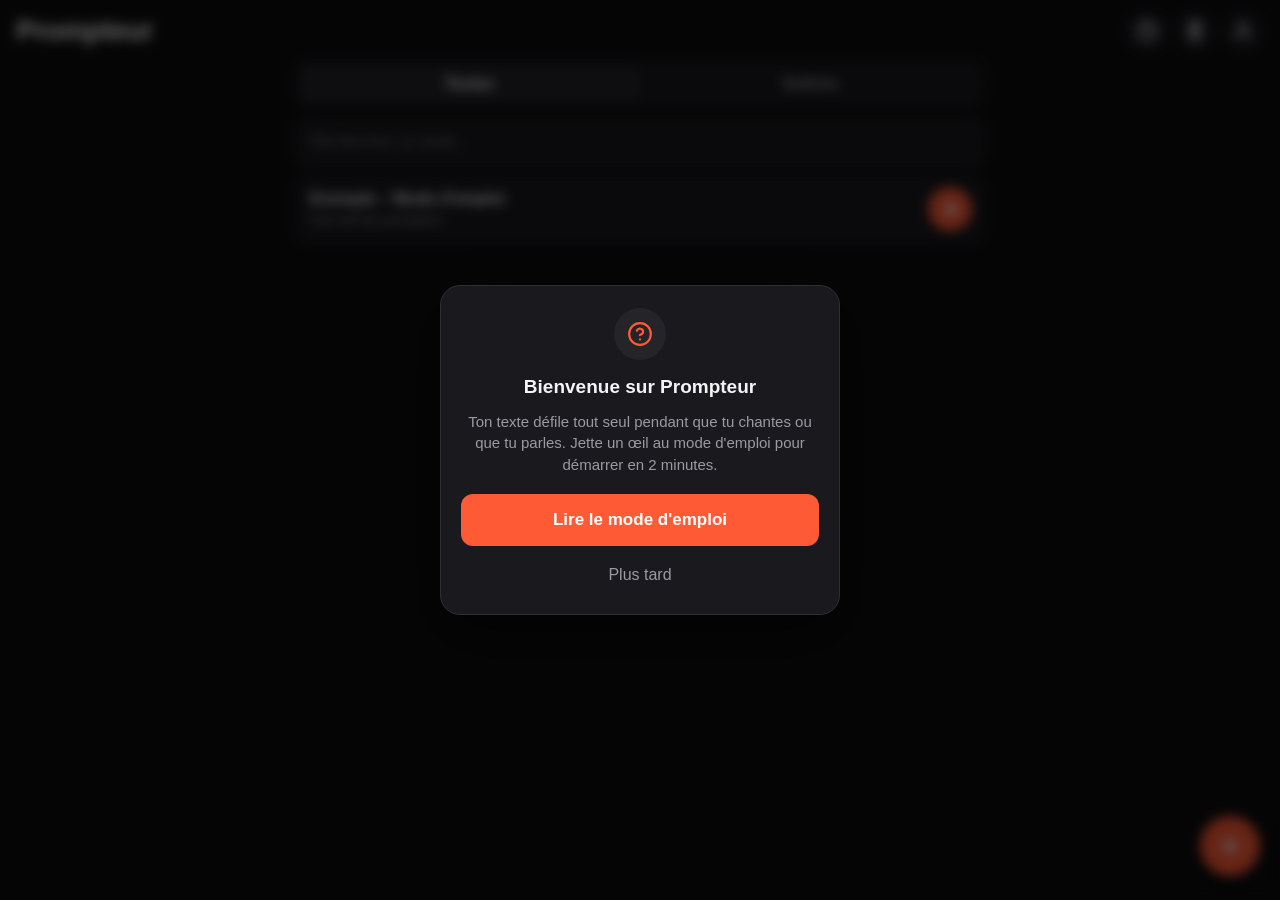
==== index.html @ 011c0c18 "Icône de télécommande à la place du symbole wi-fi Co-Authored-By: Claude Opus 5.5 <noreply@anthropic" ====
<!doctype html>
<html lang="fr">
<head>
  <meta charset="utf-8">
  <meta name="viewport" content="width=device-width, initial-scale=1, viewport-fit=cover, user-scalable=no">
  <title>Prompteur</title>
  <meta name="description" content="Prompteur pour concerts, mariages et lives — iPhone, iPad et ordinateur.">
  <meta name="theme-color" content="#000000">
  <meta name="apple-mobile-web-app-capable" content="yes">
  <meta name="mobile-web-app-capable" content="yes">
  <meta name="apple-mobile-web-app-status-bar-style" content="black-translucent">
  <meta name="apple-mobile-web-app-title" content="Prompteur">
  <link rel="manifest" href="manifest.webmanifest">
  <link rel="apple-touch-icon" href="icons/apple-touch-icon.png">
  <link rel="icon" href="icons/icon-192.png">
  <link rel="stylesheet" href="app.css">
</head>
<body>

<!-- ============ ICÔNES ============ -->
<svg width="0" height="0" style="position:absolute" aria-hidden="true">
  <defs>
    <symbol id="i-play" viewBox="0 0 24 24"><path d="M7 4.5v15a1 1 0 0 0 1.5.86l12-7.5a1 1 0 0 0 0-1.72l-12-7.5A1 1 0 0 0 7 4.5z" fill="currentColor" stroke="none"/></symbol>
    <symbol id="i-pause" viewBox="0 0 24 24"><rect x="5.5" y="4" width="4.5" height="16" rx="1.2" fill="currentColor" stroke="none"/><rect x="14" y="4" width="4.5" height="16" rx="1.2" fill="currentColor" stroke="none"/></symbol>
    <symbol id="i-prev" viewBox="0 0 24 24"><path d="M19 5v14l-10-7z" fill="currentColor"/><path d="M5 5v14"/></symbol>
    <symbol id="i-next" viewBox="0 0 24 24"><path d="M5 5v14l10-7z" fill="currentColor"/><path d="M19 5v14"/></symbol>
    <symbol id="i-x" viewBox="0 0 24 24"><path d="M18 6 6 18M6 6l12 12"/></symbol>
    <symbol id="i-settings" viewBox="0 0 24 24"><path d="M4 21v-7M4 10V3M12 21v-9M12 8V3M20 21v-5M20 12V3M1 14h6M9 8h6M17 16h6"/></symbol>
    <symbol id="i-minus" viewBox="0 0 24 24"><path d="M5 12h14"/></symbol>
    <symbol id="i-plus" viewBox="0 0 24 24"><path d="M12 5v14M5 12h14"/></symbol>
    <symbol id="i-up" viewBox="0 0 24 24"><path d="m18 15-6-6-6 6"/></symbol>
    <symbol id="i-down" viewBox="0 0 24 24"><path d="m6 9 6 6 6-6"/></symbol>
    <symbol id="i-check" viewBox="0 0 24 24"><path d="M20 6 9 17l-5-5"/></symbol>
    <symbol id="i-back" viewBox="0 0 24 24"><path d="m15 18-6-6 6-6"/></symbol>
    <symbol id="i-chevron" viewBox="0 0 24 24"><path d="m9 18 6-6-6-6"/></symbol>
    <symbol id="i-rewind" viewBox="0 0 24 24"><path d="M11 19 3 12l8-7zM21 19l-8-7 8-7z" fill="currentColor"/></symbol>
    <symbol id="i-forward" viewBox="0 0 24 24"><path d="m13 19 8-7-8-7zM3 19l8-7-8-7z" fill="currentColor"/></symbol>
    <symbol id="i-top" viewBox="0 0 24 24"><path d="M5 3h14M12 21V8M6 13l6-6 6 6"/></symbol>
    <symbol id="i-user" viewBox="0 0 24 24"><circle cx="12" cy="8" r="4"/><path d="M4 21a8 8 0 0 1 16 0"/></symbol>
    <symbol id="i-users" viewBox="0 0 24 24"><circle cx="9" cy="8" r="4"/><path d="M2 21a7 7 0 0 1 14 0M16 4a4 4 0 0 1 0 8M22 21a7 7 0 0 0-4-6.3"/></symbol>
    <symbol id="i-remote" viewBox="0 0 24 24"><rect x="7" y="2" width="10" height="20" rx="3"/><circle cx="12" cy="7.5" r="2"/><path d="M10 13h.01M14 13h.01M10 16.5h.01M14 16.5h.01" stroke-width="2.6"/></symbol>
    <symbol id="i-share" viewBox="0 0 24 24"><path d="M12 3v13M7 8l5-5 5 5M5 13v7h14v-7"/></symbol>
    <symbol id="i-refresh" viewBox="0 0 24 24"><path d="M21 12a9 9 0 1 1-2.6-6.4L21 8M21 3v5h-5"/></symbol>
    <symbol id="i-trash" viewBox="0 0 24 24"><path d="M3 6h18M8 6V4h8v2M6 6l1 15h10l1-15"/></symbol>
    <symbol id="i-screen" viewBox="0 0 24 24"><rect x="3" y="4" width="18" height="12" rx="2"/><path d="M8 20h8M12 16v4"/></symbol>
    <symbol id="i-crown" viewBox="0 0 24 24"><path d="M3 18h18L20 7l-5 4-3-6-3 6-5-4z"/></symbol>
    <symbol id="i-logout" viewBox="0 0 24 24"><path d="M9 21H5V3h4M16 17l5-5-5-5M21 12H9"/></symbol>
    <symbol id="i-file" viewBox="0 0 24 24"><path d="M14 3H6v18h12V7zM14 3v4h4M9 13h6M9 17h6"/></symbol>
    <symbol id="i-help" viewBox="0 0 24 24"><circle cx="12" cy="12" r="10"/><path d="M9.1 9a3 3 0 0 1 5.8 1c0 2-3 3-3 3M12 17h.01"/></symbol>
    <symbol id="i-list" viewBox="0 0 24 24"><path d="M8 6h13M8 12h13M8 18h13M3 6h.01M3 12h.01M3 18h.01"/></symbol>
  </defs>
</svg>

<!-- ============ BIBLIOTHÈQUE ============ -->
<section id="v-home" class="view">
  <header class="topbar">
    <div class="brand">
      <h1>Prompteur</h1>
      <button class="team-chip hidden" id="team-chip"></button>
    </div>
    <div class="topbar-actions">
      <button class="icon-btn" id="btn-help" title="Mode d'emploi" aria-label="Mode d'emploi"><svg class="ic"><use href="#i-help"/></svg></button>
      <button class="icon-btn" id="btn-remote" title="Télécommande" aria-label="Télécommande"><svg class="ic"><use href="#i-remote"/></svg></button>
      <button class="icon-btn" id="btn-account" title="Compte et équipe" aria-label="Compte et équipe"><svg class="ic"><use href="#i-user"/></svg></button>
    </div>
  </header>

  <div id="sync-banner" class="sync-banner hidden"></div>

  <nav class="tabs">
    <button class="tab active" data-tab="textes">Textes</button>
    <button class="tab" data-tab="setlists">Setlists</button>
  </nav>

  <div class="tab-panel" id="tab-textes">
    <div class="searchrow">
      <input type="search" id="search" placeholder="Rechercher un texte…" autocomplete="off">
    </div>
    <ul class="list" id="list-textes"></ul>
    <p class="empty hidden" id="empty-textes"></p>
  </div>

  <div class="tab-panel hidden" id="tab-setlists">
    <ul class="list" id="list-setlists"></ul>
    <p class="empty hidden" id="empty-setlists"></p>
  </div>

  <button class="fab" id="fab" aria-label="Ajouter"><svg class="ic"><use href="#i-plus"/></svg></button>
</section>

<!-- ============ ÉDITEUR DE TEXTE ============ -->
<section id="v-edit" class="view hidden">
  <header class="topbar">
    <button class="link-btn" data-back><svg class="ic"><use href="#i-back"/></svg>Retour</button>
    <div class="topbar-actions">
      <button class="link-btn danger" id="edit-delete"><svg class="ic"><use href="#i-trash"/></svg>Supprimer</button>
    </div>
  </header>
  <div class="edit-body">
    <p class="readonly-note hidden" id="edit-ro">Lecture seule : seuls les admins de l'équipe peuvent modifier les textes.</p>
    <input type="text" id="edit-titre" class="title-input" placeholder="Titre (ex : Perfect – Ed Sheeran)">
    <textarea id="edit-contenu" placeholder="Colle ou écris ton texte ici…

Astuces :
# Refrain        → titre de section (en couleur)
[Guitare seule]  → indication de scène (en couleur)
Ligne vide       → espace"></textarea>
    <div class="edit-tools">
      <label class="file-btn" id="edit-import-btn"><svg class="ic"><use href="#i-file"/></svg>Importer .txt<input type="file" id="edit-import" accept=".txt,text/plain"></label>
      <span class="muted" id="edit-stats"></span>
    </div>
  </div>
  <div class="bottombar">
    <button class="primary big" id="edit-play"><svg class="ic"><use href="#i-play"/></svg>Lancer le prompteur</button>
  </div>
</section>

<!-- ============ ÉDITEUR DE SETLIST ============ -->
<section id="v-setlist" class="view hidden">
  <header class="topbar">
    <button class="link-btn" data-back><svg class="ic"><use href="#i-back"/></svg>Retour</button>
    <div class="topbar-actions">
      <button class="link-btn danger" id="sl-delete"><svg class="ic"><use href="#i-trash"/></svg>Supprimer</button>
    </div>
  </header>
  <div class="edit-body">
    <input type="text" id="sl-nom" class="title-input" placeholder="Nom (ex : Mariage Julie & Tom)">
    <ol class="list setlist-items" id="sl-items"></ol>
    <p class="empty hidden" id="sl-empty">Aucun texte dans cette setlist.</p>
    <button class="secondary" id="sl-add"><svg class="ic"><use href="#i-plus"/></svg>Ajouter des textes</button>
  </div>
  <div class="bottombar">
    <button class="primary big" id="sl-play"><svg class="ic"><use href="#i-play"/></svg>Lancer la setlist</button>
  </div>
</section>

<!-- ============ SÉLECTEUR DE TEXTES ============ -->
<div id="picker" class="sheet hidden">
  <div class="sheet-card">
    <div class="sheet-head">
      <b>Ajouter à la setlist</b>
      <button class="link-btn" id="picker-done">OK</button>
    </div>
    <ul class="list" id="picker-list"></ul>
  </div>
</div>

<!-- ============ COMPTE & ÉQUIPE ============ -->
<section id="v-account" class="view hidden">
  <header class="topbar">
    <button class="link-btn" data-back><svg class="ic"><use href="#i-back"/></svg>Retour</button>
    <h2>Compte et équipe</h2>
    <span class="spacer"></span>
  </header>
  <div class="edit-body">
    <form id="acc-out" action="#" method="post" autocomplete="on" novalidate>
      <p class="muted">Connecte-toi une seule fois : tu restes connecté ensuite. Tu retrouves les textes de ton équipe sur tous tes appareils et tu peux utiliser la télécommande. Sans compte, tout reste sur cet appareil.</p>
      <input type="email" id="acc-email" name="email" placeholder="Email" autocomplete="username" autocapitalize="off" autocorrect="off" spellcheck="false" inputmode="email">
      <input type="password" id="acc-pass" name="password" placeholder="Mot de passe (6 caractères min.)" autocomplete="current-password">
      <button class="primary" id="acc-login" type="submit">Se connecter</button>
      <button class="secondary" id="acc-signup" type="button">Créer un compte</button>
      <button class="link-btn" id="acc-reset" type="button">Mot de passe oublié ?</button>
    </form>

    <div id="acc-in" class="hidden">
      <div class="card">
        <div class="card-row">
          <svg class="ic muted"><use href="#i-user"/></svg>
          <div class="grow"><b id="acc-who"></b><div class="muted small" id="acc-last"></div></div>
        </div>
      </div>

      <h3>Équipe</h3>
      <div class="card" id="team-card">
        <select id="team-select" class="select hidden" aria-label="Équipe active"></select>
        <div class="card-row">
          <input type="text" id="team-name" class="title-input flat" placeholder="Nom de l'équipe">
          <span class="badge" id="team-role"></span>
        </div>
        <div id="team-admin" class="hidden">
          <div class="muted small">Code d'invitation : donne-le à tes musiciens pour qu'ils rejoignent l'équipe.</div>
          <div class="invite-row">
            <div class="code" id="team-code"></div>
            <button class="icon-btn" id="team-share" aria-label="Partager le code"><svg class="ic"><use href="#i-share"/></svg></button>
            <button class="icon-btn" id="team-newcode" aria-label="Nouveau code"><svg class="ic"><use href="#i-refresh"/></svg></button>
          </div>
        </div>
        <div class="muted small" id="team-member-note"></div>
      </div>

      <h3>Membres</h3>
      <ul class="list flat-list" id="team-members"></ul>

      <h3>Autres équipes</h3>
      <div class="card">
        <div class="join-row">
          <input type="text" id="join-code" class="code-input small-code" maxlength="8" placeholder="CODE" autocapitalize="characters" autocomplete="off">
          <button class="primary auto" id="join-btn">Rejoindre</button>
        </div>
        <button class="secondary" id="team-create"><svg class="ic"><use href="#i-plus"/></svg>Créer une nouvelle équipe</button>
        <button class="link-btn danger hidden" id="team-leave">Quitter cette équipe</button>
      </div>

      <button class="secondary" id="acc-sync"><svg class="ic"><use href="#i-refresh"/></svg>Synchroniser maintenant</button>
      <button class="secondary" id="acc-logout"><svg class="ic"><use href="#i-logout"/></svg>Se déconnecter</button>
    </div>
    <p class="msg" id="acc-msg"></p>
    <hr>
    <h3>Sauvegarde</h3>
    <button class="secondary" id="acc-export">Exporter les textes (fichier)</button>
    <label class="secondary file-btn block" id="acc-import-btn">Importer une sauvegarde<input type="file" id="acc-importfile" accept=".json,application/json"></label>
    <hr>
    <h3>Installer sur iPhone / iPad</h3>
    <p class="muted">Dans Safari : bouton <b>Partager</b> <svg class="ic inline"><use href="#i-share"/></svg> puis <b>« Sur l'écran d'accueil »</b>. L'appli s'ouvre alors en plein écran et fonctionne même sans réseau.</p>
  </div>
</section>

<!-- ============ MODE D'EMPLOI ============ -->
<section id="v-help" class="view hidden">
  <header class="topbar">
    <button class="link-btn" data-back><svg class="ic"><use href="#i-back"/></svg>Retour</button>
    <h2>Mode d'emploi</h2>
    <span class="spacer"></span>
  </header>
  <div class="edit-body help">
    <p class="help-intro">Prompteur affiche tes paroles, discours ou textes en grand et les fait défiler tout seuls, pour les concerts, mariages et lives. Il marche sur iPhone, iPad, Android et ordinateur, même sans réseau.</p>

    <details open>
      <summary><span class="step">1</span>Installer l'appli</summary>
      <p><b>iPhone / iPad :</b> ouvre le lien dans <b>Safari</b>, touche <b>Partager</b> <svg class="ic inline"><use href="#i-share"/></svg> puis <b>« Sur l'écran d'accueil »</b> et <b>Ajouter</b>.</p>
      <p><b>Android :</b> ouvre le lien dans <b>Chrome</b>, menu <b>⋮</b> puis <b>« Installer l'application »</b>.</p>
      <p>Lance ensuite toujours Prompteur <b>depuis son icône</b> : il s'ouvre en plein écran et fonctionne hors ligne.</p>
    </details>

    <details>
      <summary><span class="step">2</span>Créer son compte</summary>
      <p>Touche <svg class="ic inline"><use href="#i-user"/></svg> en haut à droite, entre ton email et un mot de passe, puis <b>Créer un compte</b>. Clique sur le lien reçu par email (une page d'erreur peut s'afficher, c'est normal), reviens dans l'appli et touche <b>Se connecter</b>.</p>
      <p>Tu ne te connectes qu'<b>une seule fois</b>. Accepte « Enregistrer le mot de passe » quand l'iPhone le propose.</p>
      <p class="tip">Sur iPhone, Safari et l'appli installée ne partagent pas la connexion : connecte-toi bien <b>dans l'appli installée</b>.</p>
      <p>Sans compte, l'appli marche aussi, mais tout reste sur ton appareil (pas d'équipe ni de télécommande).</p>
    </details>

    <details>
      <summary><span class="step">3</span>Ajouter un texte</summary>
      <p>Sur l'accueil, onglet <b>Textes</b>, touche <b>+</b>. Donne un titre et colle ou écris ton texte. Il est enregistré automatiquement.</p>
      <p>Mise en forme :</p>
      <ul>
        <li><code># Refrain</code> en début de ligne : titre de section, en couleur.</li>
        <li><code>[Guitare seule]</code> entre crochets : indication de scène, en couleur.</li>
        <li>Une ligne vide : un espace.</li>
      </ul>
    </details>

    <details>
      <summary><span class="step">4</span>Utiliser le prompteur</summary>
      <p>Touche <svg class="ic inline"><use href="#i-play"/></svg> à côté d'un texte. Un compte à rebours démarre puis le texte défile.</p>
      <ul>
        <li><b>Toucher l'écran</b> : pause / reprise.</li>
        <li><b>Glisser le doigt</b> : avancer ou reculer.</li>
        <li><svg class="ic inline"><use href="#i-minus"/></svg> <svg class="ic inline"><use href="#i-plus"/></svg> : vitesse. Elle est <b>mémorisée pour chaque chanson</b>.</li>
        <li><svg class="ic inline"><use href="#i-prev"/></svg> <svg class="ic inline"><use href="#i-next"/></svg> : morceau précédent / suivant (setlist).</li>
        <li><svg class="ic inline"><use href="#i-settings"/></svg> Réglages : taille, interligne, marges, ligne de lecture, compte à rebours, couleurs, <b>miroir</b> (vitre de prompteur), nom de l'appareil.</li>
      </ul>
      <p>L'écran reste allumé pendant le défilement.</p>
    </details>

    <details>
      <summary><span class="step">5</span>Faire une setlist</summary>
      <p>Onglet <b>Setlists</b>, touche <b>+</b>, donne un nom (ex : « Mariage Julie &amp; Tom »), puis <b>Ajouter des textes</b>. Range les morceaux avec <svg class="ic inline"><use href="#i-up"/></svg> <svg class="ic inline"><use href="#i-down"/></svg>.</p>
      <p><b>Lancer la setlist</b> enchaîne les morceaux. Active « Enchaîner automatiquement » dans les réglages pour passer au suivant tout seul.</p>
    </details>

    <details>
      <summary><span class="step">6</span>L'équipe</summary>
      <p>Chaque compte a une équipe. Dans <svg class="ic inline"><use href="#i-users"/></svg> <b>Compte et équipe</b> :</p>
      <ul>
        <li><b>Admin</b> : crée, modifie et supprime les textes et setlists, gère les membres.</li>
        <li><b>Membre</b> : voit tout, lance le prompteur et la télécommande, mais ne modifie rien.</li>
      </ul>
      <p><b>Inviter quelqu'un :</b> touche <svg class="ic inline"><use href="#i-share"/></svg> à côté du code d'invitation et envoie le lien. En l'ouvrant, la personne rejoint l'équipe en un clic, ou elle entre le code dans « Autres équipes ».</p>
    </details>

    <details>
      <summary><span class="step">7</span>La télécommande</summary>
      <p>Un 2ᵉ téléphone peut piloter le prompteur, par exemple celui d'un musicien ou du régisseur. <b>Ça marche dans les deux sens</b> : n'importe quel appareil de l'équipe peut piloter n'importe quel autre.</p>
      <ol>
        <li>Les deux appareils sont <b>connectés à la même équipe</b> et ont l'appli <b>ouverte</b>.</li>
        <li>Sur le téléphone télécommande, touche <svg class="ic inline"><use href="#i-remote"/></svg> en haut de l'accueil.</li>
        <li>Choisis l'appareil de scène dans la liste.</li>
        <li>Choisis une setlist ou un texte : il s'ouvre sur l'appareil de scène et le compte à rebours démarre.</li>
        <li>Pilote ensuite : lecture / pause, vitesse, avancer, reculer, morceau suivant, fermer.</li>
      </ol>
      <p class="tip">L'appli doit rester <b>ouverte au premier plan</b> sur l'appareil de scène (pas d'écran verrouillé ni d'autre appli), sinon le téléphone la met en pause.</p>
    </details>

    <details>
      <summary><span class="step">8</span>Pédale ou clavier Bluetooth</summary>
      <ul>
        <li><b>Espace</b> ou <b>Entrée</b> : lecture / pause.</li>
        <li><b>Flèche bas / Page suivante</b> : avancer. <b>Flèche haut / Page précédente</b> : reculer.</li>
        <li><b>Flèches droite / gauche</b> : morceau suivant / précédent.</li>
        <li><b>+ / −</b> : vitesse.</li>
      </ul>
    </details>

    <details>
      <summary><span class="step">?</span>Un souci ?</summary>
      <ul>
        <li><b>L'appareil n'apparaît pas dans la télécommande :</b> vérifie que les deux sont connectés à la même équipe et que l'appli est ouverte dessus. Ferme et rouvre l'appli.</li>
        <li><b>Je ne vois pas les textes de l'équipe :</b> <svg class="ic inline"><use href="#i-users"/></svg> Compte et équipe, puis <b>Synchroniser maintenant</b>.</li>
        <li><b>Pas de réseau sur place :</b> les textes déjà ouverts une fois restent disponibles. Seules la télécommande et la synchro ont besoin d'internet.</li>
        <li><b>Récupérer une nouvelle version :</b> ferme complètement l'appli puis rouvre-la (deux fois si besoin).</li>
      </ul>
    </details>

    <button class="secondary" id="help-example"><svg class="ic"><use href="#i-play"/></svg>Essayer avec un texte d'exemple</button>
  </div>
</section>

<!-- ============ TÉLÉCOMMANDE ============ -->
<section id="v-remote" class="view hidden">
  <header class="topbar">
    <button class="link-btn" data-back><svg class="ic"><use href="#i-back"/></svg>Retour</button>
    <h2>Télécommande</h2>
    <span class="spacer"></span>
  </header>
  <div class="edit-body" id="rc-list-view">
    <p class="muted" id="rc-intro">Appareils de ton équipe. Choisis celui à piloter.</p>
    <ul class="list flat-list" id="rc-devices"></ul>
    <p class="empty hidden" id="rc-none">Aucun autre appareil pour l'instant.<br>Ouvre l'appli Prompteur sur l'iPad ou le téléphone de scène, connecté à la même équipe : il apparaîtra ici automatiquement.</p>
    <button class="primary hidden" id="rc-login">Se connecter à mon équipe</button>
  </div>
  <div class="rc-pad hidden" id="rc-pad">
    <div class="rc-status">
      <div class="rc-device" id="rc-device"></div>
      <div class="rc-title" id="rc-title"></div>
      <div class="rc-sub" id="rc-sub"></div>
      <div class="progress"><div id="rc-prog"></div></div>
    </div>
    <div id="rc-controls" class="rc-controls">
    <button class="rc-play" id="rc-play" aria-label="Lecture / pause"><svg class="ic"><use href="#i-play"/></svg></button>
    <div class="rc-row">
      <button data-rc="speed-"><svg class="ic"><use href="#i-minus"/></svg>Vitesse</button>
      <div class="rc-speed" id="rc-speed">–</div>
      <button data-rc="speed+"><svg class="ic"><use href="#i-plus"/></svg>Vitesse</button>
    </div>
    <div class="rc-row">
      <button data-rc="back"><svg class="ic"><use href="#i-rewind"/></svg>Reculer</button>
      <button data-rc="fwd">Avancer<svg class="ic"><use href="#i-forward"/></svg></button>
    </div>
    <div class="rc-row">
      <button data-rc="prev"><svg class="ic"><use href="#i-prev"/></svg>Précédent</button>
      <button data-rc="top"><svg class="ic"><use href="#i-top"/></svg>Début</button>
      <button data-rc="next">Suivant<svg class="ic"><use href="#i-next"/></svg></button>
    </div>
    <ol class="list rc-songs" id="rc-songs"></ol>
    <button class="secondary" data-rc="close"><svg class="ic"><use href="#i-x"/></svg>Fermer le prompteur</button>
    </div>
    <div class="rc-launch" id="rc-launch">
      <h3 id="rc-launch-title">Lancer sur cet appareil</h3>
      <p class="muted small" id="rc-launch-hint">Le prompteur s'ouvre sur l'appareil et le compte à rebours démarre.</p>
      <div class="seg" id="rc-launch-tabs"><button data-v="setlists" class="on">Setlists</button><button data-v="textes">Textes</button></div>
      <ul class="list flat-list" id="rc-library"></ul>
    </div>
    <button class="link-btn" id="rc-other">Choisir un autre appareil</button>
  </div>
</section>

<!-- ============ PROMPTEUR ============ -->
<section id="v-prompter" class="view prompter hidden">
  <div id="p-scroll" class="p-scroll">
    <div id="p-text" class="p-text"></div>
  </div>
  <div id="p-guide" class="p-guide"></div>
  <div id="p-count" class="p-count hidden"></div>
  <div id="p-endcard" class="p-endcard hidden">
    <div id="p-endtitle"></div>
    <button class="primary big" id="p-endnext">Suivant<svg class="ic"><use href="#i-next"/></svg></button>
  </div>

  <div id="p-ui" class="p-ui">
    <div class="p-top">
      <button class="p-btn" id="p-close" aria-label="Fermer"><svg class="ic"><use href="#i-x"/></svg></button>
      <div class="p-info">
        <div id="p-title"></div>
        <div id="p-meta"></div>
      </div>
      <button class="p-btn" id="p-settings-btn" aria-label="Réglages"><svg class="ic"><use href="#i-settings"/></svg></button>
    </div>
    <div class="p-bottom">
      <div class="progress"><div id="p-prog"></div></div>
      <div class="p-controls">
        <button class="p-btn" id="p-prev" aria-label="Précédent"><svg class="ic"><use href="#i-prev"/></svg></button>
        <button class="p-btn" id="p-slower" aria-label="Moins vite"><svg class="ic"><use href="#i-minus"/></svg></button>
        <button class="p-btn p-main" id="p-play" aria-label="Lecture"><svg class="ic"><use href="#i-play"/></svg></button>
        <button class="p-btn" id="p-faster" aria-label="Plus vite"><svg class="ic"><use href="#i-plus"/></svg></button>
        <button class="p-btn" id="p-next" aria-label="Suivant"><svg class="ic"><use href="#i-next"/></svg></button>
      </div>
      <div class="p-speedlabel">Vitesse <b id="p-speed"></b></div>
    </div>
  </div>

  <div id="p-settings" class="sheet hidden">
    <div class="sheet-card dark">
      <div class="sheet-head">
        <b>Réglages</b>
        <button class="link-btn" id="p-settings-done">OK</button>
      </div>
      <div class="settings">
        <label>Taille du texte <span id="s-font-v"></span><input type="range" id="s-font" min="24" max="160" step="2"></label>
        <label>Vitesse <span id="s-speed-v"></span><input type="range" id="s-speed" min="1" max="60" step="1"></label>
        <label>Interligne <span id="s-lh-v"></span><input type="range" id="s-lh" min="1" max="2.2" step="0.05"></label>
        <label>Marges <span id="s-margin-v"></span><input type="range" id="s-margin" min="0" max="30" step="1"></label>
        <label>Ligne de lecture <span id="s-guide-v"></span><input type="range" id="s-guide" min="10" max="60" step="1"></label>
        <label>Compte à rebours <span id="s-count-v"></span><input type="range" id="s-count" min="0" max="10" step="1"></label>
        <div class="seg" id="s-align">
          <button data-v="left">Gauche</button><button data-v="center">Centré</button>
        </div>
        <div class="seg" id="s-theme">
          <button data-v="dark">Blanc/noir</button><button data-v="yellow">Jaune</button><button data-v="light">Noir/blanc</button>
        </div>
        <label class="check"><input type="checkbox" id="s-mirror"> Miroir horizontal (vitre de prompteur)</label>
        <label class="check"><input type="checkbox" id="s-flip"> Retourner (tête en bas)</label>
        <label class="check"><input type="checkbox" id="s-upper"> MAJUSCULES</label>
        <label class="check"><input type="checkbox" id="s-showguide"> Afficher la ligne de lecture</label>
        <label class="check"><input type="checkbox" id="s-autonext"> Enchaîner automatiquement (setlist)</label>
        <div class="remote-code">
          <div class="card-row"><svg class="ic muted"><use href="#i-screen"/></svg><span class="muted">Nom de cet appareil</span></div>
          <input type="text" id="s-device" placeholder="ex : iPad scène" maxlength="30">
          <div class="muted small" id="s-remote-status"></div>
        </div>
        <p class="muted small">Clavier / pédale Bluetooth : Espace = lecture/pause · flèche bas / Page suivante = avancer · flèche haut / Page précédente = reculer · flèches droite / gauche = morceau suivant / précédent · + / − = vitesse</p>
      </div>
    </div>
  </div>
</section>

<!-- ============ FENÊTRE MODALE ============ -->
<div id="modal" class="modal hidden" role="dialog" aria-modal="true" aria-labelledby="modal-title">
  <div class="modal-card">
    <div class="modal-icon" id="modal-icon"></div>
    <h3 id="modal-title"></h3>
    <p id="modal-msg"></p>
    <input id="modal-input" class="hidden" autocomplete="off">
    <div class="modal-actions" id="modal-actions"></div>
  </div>
</div>

<div id="toast" class="toast hidden"></div>

<script src="vendor/supabase.js"></script>
<script src="config.js"></script>
<script src="app.js"></script>
</body>
</html>
---- app.css ----
:root {
  --bg: #0e0e10;
  --card: #1a1a1e;
  --card2: #242429;
  --line: #2e2e35;
  --text: #f4f4f5;
  --muted: #9a9aa3;
  --accent: #ff5a36;
  --accent2: #ffb020;
  --danger: #ff4d4f;
  --safe-t: env(safe-area-inset-top, 0px);
  --safe-b: env(safe-area-inset-bottom, 0px);
  --safe-l: env(safe-area-inset-left, 0px);
  --safe-r: env(safe-area-inset-right, 0px);
}
* { box-sizing: border-box; -webkit-tap-highlight-color: transparent; }
html, body { margin: 0; height: 100%; background: var(--bg); color: var(--text); }
body {
  font: 16px/1.4 -apple-system, BlinkMacSystemFont, "SF Pro Text", "Segoe UI", Roboto, sans-serif;
  overscroll-behavior: none;
}
button, input, textarea { font: inherit; color: inherit; }
button { cursor: pointer; border: 0; background: none; touch-action: manipulation; }
.hidden { display: none !important; }
.ic { width: 22px; height: 22px; flex: none; fill: none; stroke: currentColor; stroke-width: 2; stroke-linecap: round; stroke-linejoin: round; vertical-align: middle; }
.ic.inline { width: 16px; height: 16px; vertical-align: -2px; }
.grow { flex: 1; min-width: 0; }
.spacer { width: 70px; }
.muted { color: var(--muted); }
.small { font-size: 13px; }
hr { border: 0; border-top: 1px solid var(--line); margin: 24px 0; width: 100%; }
h3 { margin: 12px 0 0; font-size: 17px; }

.view {
  position: fixed; inset: 0;
  display: flex; flex-direction: column;
  padding: var(--safe-t) var(--safe-r) 0 var(--safe-l);
  background: var(--bg);
}

/* ---------- barres ---------- */
.topbar {
  display: flex; align-items: center; justify-content: space-between;
  padding: 10px 16px; min-height: 56px; gap: 8px;
}
.topbar h1 { margin: 0; font-size: 28px; letter-spacing: -0.5px; }
.topbar h2 { margin: 0; font-size: 17px; }
.topbar-actions { display: flex; gap: 6px; }
.icon-btn { width: 42px; height: 42px; border-radius: 21px; background: var(--card); display: inline-flex; align-items: center; justify-content: center; flex: none; }
.icon-btn.on { background: var(--accent); color: #fff; }
.link-btn { color: var(--accent); padding: 8px 4px; font-size: 17px; display: inline-flex; align-items: center; gap: 4px; }
.link-btn .ic { width: 20px; height: 20px; }
.brand { display: flex; flex-direction: column; min-width: 0; }
.team-chip { align-self: flex-start; margin-top: 2px; font-size: 13px; color: var(--muted); display: inline-flex; align-items: center; gap: 4px; padding: 0; }
.team-chip .ic { width: 15px; height: 15px; }
.link-btn.danger { color: var(--danger); }
.bottombar { padding: 12px 16px calc(12px + var(--safe-b)); border-top: 1px solid var(--line); }

.primary, .secondary {
  display: flex; align-items: center; justify-content: center; gap: 8px; width: 100%; padding: 14px; border-radius: 12px; font-weight: 600; font-size: 17px; text-align: center;
}
.primary { background: var(--accent); color: #fff; }
.primary:active { filter: brightness(.9); }
.secondary { background: var(--card2); }
.big { padding: 16px; font-size: 18px; }

/* ---------- onglets ---------- */
.tabs { display: flex; margin: 0 16px 8px; background: var(--card); border-radius: 10px; padding: 3px; }
.tab { flex: 1; padding: 8px; border-radius: 8px; color: var(--muted); font-weight: 600; }
.tab.active { background: var(--card2); color: var(--text); }
.tab-panel { flex: 1; overflow-y: auto; -webkit-overflow-scrolling: touch; padding-bottom: calc(100px + var(--safe-b)); }
.searchrow { padding: 4px 16px 8px; }
input[type=search], input[type=text], input[type=email], input[type=password] {
  width: 100%; padding: 12px 14px; border-radius: 10px; border: 1px solid var(--line); background: var(--card); outline: none; font-size: 16px;
}
input:focus, textarea:focus { border-color: var(--accent); }

/* ---------- listes ---------- */
.list { list-style: none; margin: 0; padding: 0 16px; }
.list li {
  display: flex; align-items: center; gap: 10px;
  background: var(--card); border-radius: 12px; padding: 12px 12px 12px 14px; margin-bottom: 8px;
}
.list .li-main { flex: 1; min-width: 0; cursor: pointer; }
.list .li-title { font-weight: 600; white-space: nowrap; overflow: hidden; text-overflow: ellipsis; }
.list .li-sub { color: var(--muted); font-size: 13px; white-space: nowrap; overflow: hidden; text-overflow: ellipsis; }
.list .li-play { width: 44px; height: 44px; border-radius: 22px; background: var(--accent); color: #fff; flex: none; display: inline-flex; align-items: center; justify-content: center; }
.list .li-play .ic { width: 18px; height: 18px; margin-left: 2px; }
.list .li-small { width: 36px; height: 36px; border-radius: 8px; background: var(--card2); flex: none; display: inline-flex; align-items: center; justify-content: center; }
.list .li-small .ic { width: 18px; height: 18px; }
.list .li-mark { color: var(--accent); display: inline-flex; }
.list .li-num { color: var(--muted); width: 22px; text-align: right; flex: none; font-variant-numeric: tabular-nums; }
.list li.checked { outline: 2px solid var(--accent); }
.empty { text-align: center; color: var(--muted); padding: 40px 24px; }

.fab {
  position: absolute; right: calc(20px + var(--safe-r)); bottom: calc(24px + var(--safe-b));
  width: 60px; height: 60px; border-radius: 30px; background: var(--accent); color: #fff;
  display: flex; align-items: center; justify-content: center;
  box-shadow: 0 6px 20px rgba(0,0,0,.5);
}
.sync-banner { margin: 0 16px 8px; padding: 8px 12px; border-radius: 10px; background: var(--card); color: var(--muted); font-size: 13px; }

/* ---------- éditeur ---------- */
.edit-body { flex: 1; overflow-y: auto; -webkit-overflow-scrolling: touch; padding: 4px 16px 16px; display: flex; flex-direction: column; gap: 10px; }
.title-input { font-size: 20px !important; font-weight: 600; }
#edit-contenu {
  flex: 1; min-height: 300px; width: 100%; resize: none; padding: 14px; border-radius: 12px; border: 1px solid var(--line);
  background: var(--card); outline: none; font-size: 17px; line-height: 1.5;
}
.edit-tools { display: flex; justify-content: space-between; align-items: center; font-size: 14px; }
.file-btn { color: var(--accent); cursor: pointer; position: relative; overflow: hidden; display: inline-flex; align-items: center; gap: 6px; }
.file-btn .ic { width: 18px; height: 18px; }
.primary.auto { width: auto; padding: 12px 18px; }
.readonly-note { margin: 0; padding: 10px 12px; border-radius: 10px; background: var(--card); color: var(--accent2); font-size: 14px; }
.card { background: var(--card); border-radius: 14px; padding: 14px; display: flex; flex-direction: column; gap: 10px; }
.card-row { display: flex; align-items: center; gap: 10px; }
.title-input.flat { background: var(--card2); border-color: transparent; font-size: 18px !important; }
.title-input[readonly] { background: transparent; padding-left: 0; }
.badge { flex: none; font-size: 12px; font-weight: 700; text-transform: uppercase; letter-spacing: .05em; padding: 4px 8px; border-radius: 6px; background: var(--card2); color: var(--muted); }
.badge.admin { background: rgba(255, 90, 54, .18); color: var(--accent); }
.select { width: 100%; padding: 12px; border-radius: 10px; border: 1px solid var(--line); background: var(--card2); color: var(--text); font-size: 16px; }
.invite-row { display: flex; align-items: center; gap: 8px; }
.invite-row .code { flex: 1; font-size: 28px; font-weight: 800; letter-spacing: 4px; color: var(--accent2); font-variant-numeric: tabular-nums; }
.join-row { display: flex; gap: 8px; }
.small-code { font-size: 20px !important; letter-spacing: 4px !important; }
.flat-list { padding: 0; }
.flat-list li .ic { color: var(--muted); }
.file-btn input { position: absolute; inset: 0; opacity: 0; }
.file-btn.block { display: block; color: var(--text); }
.msg { min-height: 20px; color: var(--accent2); font-size: 14px; }

/* ---------- feuille modale ---------- */
.sheet { position: fixed; inset: 0; background: rgba(0,0,0,.55); display: flex; align-items: flex-end; z-index: 50; }
.sheet-card {
  width: 100%; max-height: 85vh; background: var(--bg); border-radius: 18px 18px 0 0;
  display: flex; flex-direction: column; padding-bottom: var(--safe-b);
  max-width: 640px; margin: 0 auto;
}
.sheet-card.dark { background: #111; color: #fff; }
.sheet-head { display: flex; justify-content: space-between; align-items: center; padding: 12px 16px; border-bottom: 1px solid var(--line); }
.sheet-card .list { overflow-y: auto; padding-top: 10px; }

/* ---------- réglages ---------- */
.settings { overflow-y: auto; padding: 14px 18px 24px; display: flex; flex-direction: column; gap: 14px; }
.settings label { display: grid; grid-template-columns: 1fr auto; gap: 4px; font-size: 15px; }
.settings label input[type=range] { grid-column: 1 / -1; }
.settings label span { color: var(--accent2); font-variant-numeric: tabular-nums; }
.settings label.check { display: flex; align-items: center; gap: 10px; }
.settings input[type=checkbox] { width: 22px; height: 22px; accent-color: var(--accent); }
input[type=range] { width: 100%; accent-color: var(--accent); height: 28px; }
.seg { display: flex; background: var(--card); border-radius: 10px; padding: 3px; }
.seg button { flex: 1; padding: 8px 4px; border-radius: 8px; font-size: 14px; color: var(--muted); }
.seg button.on { background: var(--card2); color: #fff; }
.remote-code { background: var(--card); border-radius: 12px; padding: 12px; display: flex; flex-direction: column; gap: 8px; }
.p-endcard .primary .ic, .bottombar .primary .ic { width: 20px; height: 20px; }

/* ---------- prompteur ---------- */
.prompter { padding: 0; background: #000; z-index: 20; }
.p-scroll {
  position: absolute; inset: 0; overflow: hidden; touch-action: none;
}
.p-text {
  will-change: transform;
  white-space: pre-wrap; word-wrap: break-word; font-weight: 700;
  font-family: -apple-system, BlinkMacSystemFont, "Helvetica Neue", Arial, sans-serif;
  transform-origin: center center;
  user-select: none; -webkit-user-select: none;
}
.p-text .sec { display: block; font-size: .62em; text-transform: uppercase; letter-spacing: .08em; opacity: .95; margin-top: .4em; }
.p-text .cue { font-size: .7em; font-style: italic; font-weight: 600; }
.p-text .ln { display: block; min-height: 1em; }
.th-dark { background: #000; color: #fff; }
.th-dark .sec { color: #ffb020; } .th-dark .cue { color: #5ec8ff; }
.th-yellow { background: #000; color: #ffe14d; }
.th-yellow .sec { color: #ff7a59; } .th-yellow .cue { color: #8fd3ff; }
.th-light { background: #fff; color: #000; }
.th-light .sec { color: #d14a00; } .th-light .cue { color: #0066cc; }

.p-guide {
  position: absolute; left: 0; right: 0; height: 0; pointer-events: none;
  border-top: 2px solid rgba(255, 90, 54, .55);
  box-shadow: 0 0 0 9999px rgba(0,0,0,0);
}
.p-guide::before, .p-guide::after {
  content: ""; position: absolute; top: -9px; border: 8px solid transparent;
}
.p-guide::before { left: 2px; border-left-color: #ff5a36; }
.p-guide::after { right: 2px; border-right-color: #ff5a36; }

.p-count {
  position: absolute; inset: 0; display: flex; align-items: center; justify-content: center;
  font-size: 40vmin; font-weight: 800; color: var(--accent); background: rgba(0,0,0,.55); pointer-events: none;
}
.p-endcard {
  position: absolute; left: 16px; right: 16px; bottom: calc(150px + var(--safe-b));
  background: rgba(20,20,24,.92); border-radius: 16px; padding: 16px; text-align: center; z-index: 5;
  max-width: 520px; margin: 0 auto; color: #fff;
}
.p-endcard #p-endtitle { margin-bottom: 12px; color: var(--muted); }

.p-ui { position: absolute; inset: 0; pointer-events: none; transition: opacity .35s; color: #fff; }
.p-ui.faded { opacity: 0; }
.p-ui.faded * { pointer-events: none !important; }
.p-top, .p-bottom { pointer-events: auto; position: absolute; left: 0; right: 0; }
.p-top {
  top: 0; padding: calc(8px + var(--safe-t)) calc(12px + var(--safe-r)) 18px calc(12px + var(--safe-l));
  display: flex; align-items: center; gap: 10px;
  background: linear-gradient(rgba(0,0,0,.85), rgba(0,0,0,0));
}
.p-info { flex: 1; min-width: 0; text-align: center; }
#p-title { font-weight: 700; white-space: nowrap; overflow: hidden; text-overflow: ellipsis; }
#p-meta { font-size: 13px; color: #bbb; font-variant-numeric: tabular-nums; }
.p-bottom {
  bottom: 0; padding: 22px calc(12px + var(--safe-r)) calc(12px + var(--safe-b)) calc(12px + var(--safe-l));
  background: linear-gradient(rgba(0,0,0,0), rgba(0,0,0,.88));
}
.p-controls { display: flex; justify-content: center; align-items: center; gap: 14px; margin-top: 10px; }
.fab .ic { width: 28px; height: 28px; stroke-width: 2.5; }
.p-btn { display: inline-flex; align-items: center; justify-content: center; width: 52px; height: 52px; border-radius: 26px; background: rgba(255,255,255,.14); color: #fff; backdrop-filter: blur(8px); -webkit-backdrop-filter: blur(8px); }
.p-btn:active { background: rgba(255,255,255,.3); }
.p-btn:disabled { opacity: .3; }
.p-main { width: 72px; height: 72px; border-radius: 36px; background: var(--accent); }
.p-main .ic { width: 30px; height: 30px; }
.p-speedlabel { text-align: center; font-size: 13px; color: #bbb; margin-top: 6px; }
.progress { height: 4px; background: rgba(255,255,255,.18); border-radius: 2px; overflow: hidden; }
.progress > div { height: 100%; width: 0; background: var(--accent); }

/* ---------- télécommande ---------- */
.code-input { text-align: center; font-size: 34px !important; letter-spacing: 10px; text-transform: uppercase; font-weight: 800; }
.rc-pad { flex: 1; overflow-y: auto; padding: 8px 16px calc(16px + var(--safe-b)); display: flex; flex-direction: column; gap: 12px; }
.rc-status { background: var(--card); border-radius: 14px; padding: 14px; }
.rc-title { font-weight: 700; font-size: 18px; }
.rc-sub { color: var(--muted); font-size: 14px; margin: 4px 0 10px; }
.rc-play { height: 130px; border-radius: 20px; background: var(--accent); color: #fff; display: flex; align-items: center; justify-content: center; }
.rc-play .ic { width: 56px; height: 56px; }
.rc-device { display: flex; align-items: center; gap: 6px; color: var(--accent2); font-size: 13px; font-weight: 600; margin-bottom: 4px; }
.rc-device .ic { width: 16px; height: 16px; }
.dot { width: 9px; height: 9px; border-radius: 50%; background: #3ddc84; flex: none; }
.dot.off { background: var(--muted); }
.rc-play:active { filter: brightness(.85); }
.rc-row { display: flex; gap: 10px; align-items: stretch; }
.rc-row button { flex: 1; padding: 18px 6px; border-radius: 14px; background: var(--card2); font-weight: 600; font-size: 15px; display: flex; align-items: center; justify-content: center; gap: 6px; }
.rc-row button .ic { width: 18px; height: 18px; }
.rc-row button:active { background: var(--line); }
.rc-speed { width: 70px; display: flex; align-items: center; justify-content: center; font-size: 26px; font-weight: 800; color: var(--accent2); }
.rc-songs { padding: 0; }
.rc-songs li { cursor: pointer; }
.rc-songs li.current { outline: 2px solid var(--accent); }

.toast {
  position: fixed; left: 50%; bottom: calc(100px + var(--safe-b)); transform: translateX(-50%);
  background: #fff; color: #000; padding: 10px 16px; border-radius: 20px; font-size: 14px; font-weight: 600; z-index: 100;
  max-width: 90vw; text-align: center; box-shadow: 0 4px 20px rgba(0,0,0,.4);
}

@media (min-width: 700px) {
  .list:not(.flat-list), .searchrow, .edit-body, .rc-pad { max-width: 720px; width: 100%; margin-left: auto; margin-right: auto; }
  .tabs { max-width: 688px; width: calc(100% - 32px); margin-left: auto; margin-right: auto; }
}

/* ---------- fenêtre modale ---------- */
.modal {
  position: fixed; inset: 0; z-index: 200; display: flex; align-items: center; justify-content: center;
  padding: 24px calc(16px + var(--safe-r)) calc(24px + var(--safe-b)) calc(16px + var(--safe-l));
  background: rgba(0, 0, 0, .6); backdrop-filter: blur(6px); -webkit-backdrop-filter: blur(6px);
  animation: modal-fade .15s ease-out;
}
.modal-card {
  width: 100%; max-width: 400px; background: var(--card); border: 1px solid var(--line); border-radius: 20px;
  padding: 22px 20px 18px; display: flex; flex-direction: column; gap: 10px; text-align: center; color: var(--text);
  box-shadow: 0 20px 60px rgba(0, 0, 0, .55); animation: modal-pop .18s ease-out;
}
.modal-icon { align-self: center; width: 52px; height: 52px; border-radius: 26px; display: flex; align-items: center; justify-content: center; background: var(--card2); color: var(--accent); }
.modal-icon.danger { background: rgba(255, 77, 79, .15); color: var(--danger); }
.modal-icon .ic { width: 26px; height: 26px; }
.modal-card h3 { margin: 4px 0 0; font-size: 19px; }
.modal-card p { margin: 0; color: var(--muted); font-size: 15px; line-height: 1.45; }
.modal-card input { margin-top: 4px; background: var(--card2); }
.modal-actions { display: flex; flex-direction: column; gap: 8px; margin-top: 8px; }
.modal-actions .danger-btn { background: var(--danger); color: #fff; }
.modal-actions .ghost { background: none; color: var(--muted); padding: 10px; }
@keyframes modal-fade { from { opacity: 0; } }
@keyframes modal-pop { from { opacity: 0; transform: scale(.94); } }

/* Les pages longues défilent au lieu de tasser leurs éléments */
.edit-body > *, .rc-pad > *, .settings > * { flex-shrink: 0; }
#acc-out, #acc-in { display: flex; flex-direction: column; gap: 10px; }
.file-btn.block { display: flex; align-items: center; justify-content: center; }
.edit-body hr { margin: 14px 0; }
.msg { margin: 0; }
.msg:empty { display: none; }
.rc-controls, .rc-launch { display: flex; flex-direction: column; gap: 12px; }
.rc-controls > *, .rc-launch > * { flex-shrink: 0; }
.rc-launch h3 { margin: 4px 0 0; }
.rc-launch p { margin: 0; }
.rc-library li { cursor: pointer; }
.rc-library .li-play { pointer-events: none; }
.flat-list li .li-play .ic { color: #fff; }
.rc-lost { color: var(--muted); font-weight: 500; }

/* ---------- mode d'emploi ---------- */
.help { gap: 10px; padding-bottom: calc(24px + var(--safe-b)); }
.help-intro { margin: 0 0 4px; color: var(--muted); line-height: 1.5; }
.help details { background: var(--card); border-radius: 14px; padding: 0 14px; }
.help summary {
  list-style: none; cursor: pointer; display: flex; align-items: center; gap: 12px;
  padding: 14px 0; font-weight: 700; font-size: 17px;
}
.help summary::-webkit-details-marker { display: none; }
.help summary::after { content: ""; margin-left: auto; width: 9px; height: 9px; border-right: 2px solid var(--muted); border-bottom: 2px solid var(--muted); transform: rotate(45deg); transition: transform .2s; margin-top: -4px; }
.help details[open] summary::after { transform: rotate(-135deg); margin-top: 4px; }
.help .step { width: 28px; height: 28px; border-radius: 14px; background: var(--accent); color: #fff; font-size: 14px; display: inline-flex; align-items: center; justify-content: center; flex: none; }
.help details p, .help details li { color: #d4d4d8; line-height: 1.5; font-size: 15px; }
.help details p { margin: 0 0 10px; }
.help details ul, .help details ol { margin: 0 0 12px; padding-left: 20px; }
.help details li { margin-bottom: 6px; }
.help details[open] { padding-bottom: 4px; }
.help code { background: var(--card2); color: var(--accent2); padding: 1px 6px; border-radius: 5px; font-size: 14px; }
.help .tip { background: rgba(255, 176, 32, .1); border-left: 3px solid var(--accent2); padding: 8px 10px; border-radius: 6px; color: var(--text); }
.help .ic.inline { color: var(--accent); }
.topbar h2 { flex: 1; min-width: 0; text-align: center; white-space: nowrap; overflow: hidden; text-overflow: ellipsis; }
@media (max-width: 360px) { .topbar h2 { font-size: 15px; } .spacer { width: 50px; } }
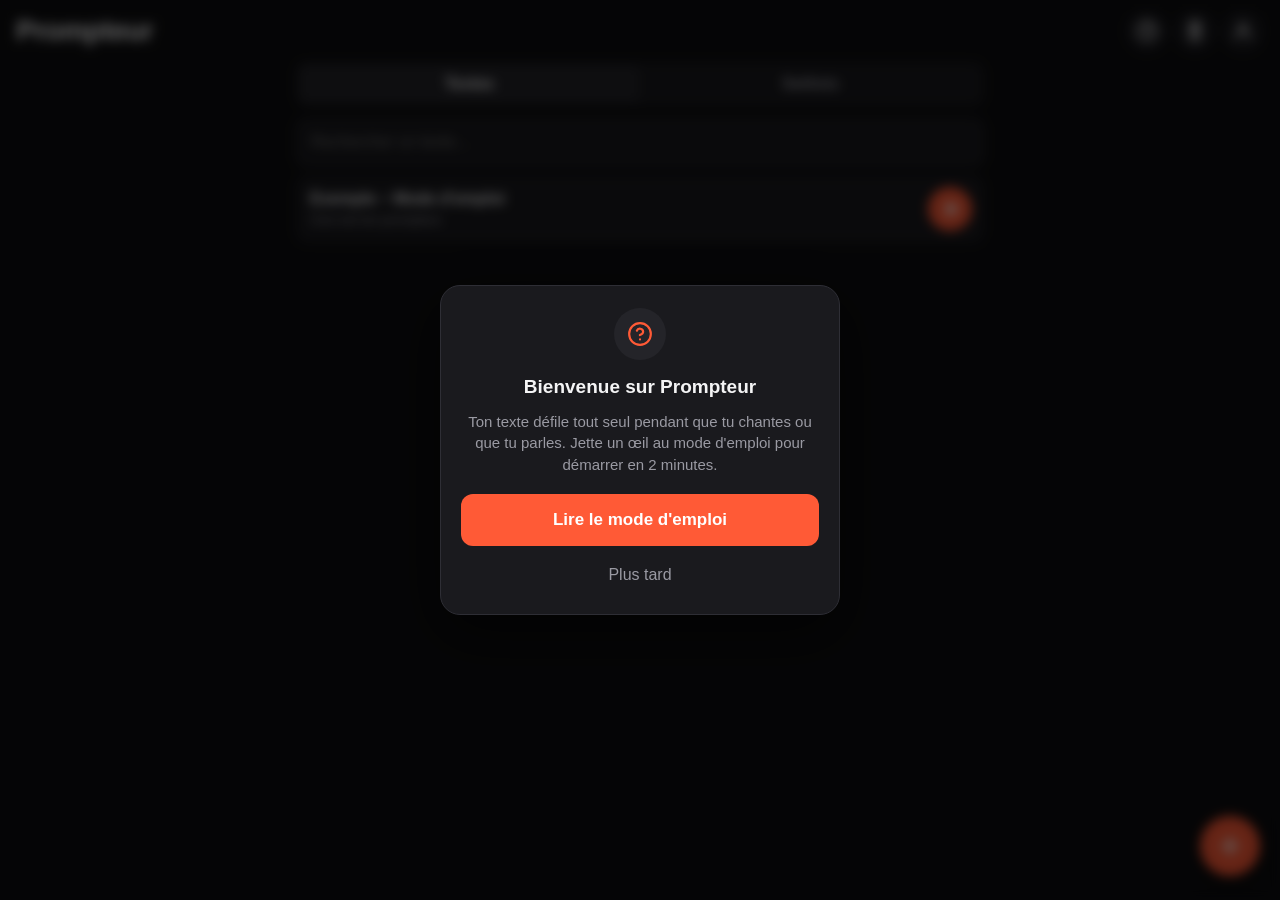
==== commit 2348052b: "Accords, transposition, durée, sections, notes admin, mode ligne, minuteur - [Am] au-dessus du mot q" ====
--- a/index.html
+++ b/index.html
@@ -46,6 +46,8 @@
     <symbol id="i-crown" viewBox="0 0 24 24"><path d="M3 18h18L20 7l-5 4-3-6-3 6-5-4z"/></symbol>
     <symbol id="i-logout" viewBox="0 0 24 24"><path d="M9 21H5V3h4M16 17l5-5-5-5M21 12H9"/></symbol>
     <symbol id="i-file" viewBox="0 0 24 24"><path d="M14 3H6v18h12V7zM14 3v4h4M9 13h6M9 17h6"/></symbol>
+    <symbol id="i-sections" viewBox="0 0 24 24"><path d="M4 6h16M4 12h10M4 18h13"/><circle cx="19" cy="12" r="1.5" fill="currentColor"/></symbol>
+    <symbol id="i-clock" viewBox="0 0 24 24"><circle cx="12" cy="13" r="8"/><path d="M12 9v4l2.5 2.5M9 2h6"/></symbol>
     <symbol id="i-help" viewBox="0 0 24 24"><circle cx="12" cy="12" r="10"/><path d="M9.1 9a3 3 0 0 1 5.8 1c0 2-3 3-3 3M12 17h.01"/></symbol>
     <symbol id="i-list" viewBox="0 0 24 24"><path d="M8 6h13M8 12h13M8 18h13M3 6h.01M3 12h.01M3 18h.01"/></symbol>
   </defs>
@@ -66,6 +68,11 @@
   </header>
 
   <div id="sync-banner" class="sync-banner hidden"></div>
+  <div id="install-banner" class="install-banner hidden">
+    <svg class="ic"><use href="#i-share"/></svg>
+    <div class="grow"><b>Installe l'appli pour rester connecté</b><div class="small">Partager puis « Sur l'écran d'accueil », et ouvre-la ensuite depuis l'icône.</div></div>
+    <button class="icon-btn" id="install-close" aria-label="Masquer"><svg class="ic"><use href="#i-x"/></svg></button>
+  </div>
 
   <nav class="tabs">
     <button class="tab active" data-tab="textes">Textes</button>
@@ -102,13 +109,20 @@
     <textarea id="edit-contenu" placeholder="Colle ou écris ton texte ici…
 
 Astuces :
-# Refrain        → titre de section (en couleur)
-[Guitare seule]  → indication de scène (en couleur)
-Ligne vide       → espace"></textarea>
+# Refrain          → section (on peut y sauter)
+[Am]Je t'ai [G]vu  → accords au-dessus des mots
+[Guitare seule]    → indication de scène
+// Faire signe au DJ → note visible des admins seulement
+Ligne vide         → espace"></textarea>
     <div class="edit-tools">
       <label class="file-btn" id="edit-import-btn"><svg class="ic"><use href="#i-file"/></svg>Importer .txt<input type="file" id="edit-import" accept=".txt,text/plain"></label>
       <span class="muted" id="edit-stats"></span>
     </div>
+    <label class="duree-row">
+      <span>Durée du morceau ou du discours</span>
+      <input type="text" id="edit-duree" placeholder="ex : 3:40" inputmode="numeric" autocomplete="off">
+    </label>
+    <p class="muted small duree-hint">Facultatif. Le défilement se cale pour finir pile à cette durée, et le minuteur l'utilise.</p>
   </div>
   <div class="bottombar">
     <button class="primary big" id="edit-play"><svg class="ic"><use href="#i-play"/></svg>Lancer le prompteur</button>
@@ -236,7 +250,7 @@
       <summary><span class="step">2</span>Créer son compte</summary>
       <p>Touche <svg class="ic inline"><use href="#i-user"/></svg> en haut à droite, entre ton email et un mot de passe, puis <b>Créer un compte</b>. Clique sur le lien reçu par email (une page d'erreur peut s'afficher, c'est normal), reviens dans l'appli et touche <b>Se connecter</b>.</p>
       <p>Tu ne te connectes qu'<b>une seule fois</b>. Accepte « Enregistrer le mot de passe » quand l'iPhone le propose.</p>
-      <p class="tip">Sur iPhone, Safari et l'appli installée ne partagent pas la connexion : connecte-toi bien <b>dans l'appli installée</b>.</p>
+      <p class="tip">Sur iPhone, Safari et l'appli installée ne partagent pas la connexion : connecte-toi bien <b>dans l'appli installée</b>. N'utilise pas la <b>navigation privée</b>, et vérifie que « Bloquer tous les cookies » est désactivé dans Réglages &gt; Apps &gt; Safari : sinon il faut se reconnecter à chaque fois.</p>
       <p>Sans compte, l'appli marche aussi, mais tout reste sur ton appareil (pas d'équipe ni de télécommande).</p>
     </details>
 
@@ -245,10 +259,13 @@
       <p>Sur l'accueil, onglet <b>Textes</b>, touche <b>+</b>. Donne un titre et colle ou écris ton texte. Il est enregistré automatiquement.</p>
       <p>Mise en forme :</p>
       <ul>
-        <li><code># Refrain</code> en début de ligne : titre de section, en couleur.</li>
+        <li><code># Refrain</code> en début de ligne : section. On peut y sauter pendant le morceau.</li>
+        <li><code>[Am]Je t'ai [G]vu</code> : accords, affichés en petit au-dessus du mot qui suit. Notation américaine (Am, F#m, C/E) ou française (Rém, Sol7).</li>
         <li><code>[Guitare seule]</code> entre crochets : indication de scène, en couleur.</li>
+        <li><code>// Faire signe au DJ</code> : note visible seulement par les admins.</li>
         <li>Une ligne vide : un espace.</li>
       </ul>
+      <p><b>Durée</b> (facultatif, ex : <code>3:40</code>) : le défilement se cale pour finir pile à la fin, et le minuteur l'utilise.</p>
     </details>
 
     <details>
@@ -259,8 +276,11 @@
         <li><b>Glisser le doigt</b> : avancer ou reculer.</li>
         <li><svg class="ic inline"><use href="#i-minus"/></svg> <svg class="ic inline"><use href="#i-plus"/></svg> : vitesse. Elle est <b>mémorisée pour chaque chanson</b>.</li>
         <li><svg class="ic inline"><use href="#i-prev"/></svg> <svg class="ic inline"><use href="#i-next"/></svg> : morceau précédent / suivant (setlist).</li>
-        <li><svg class="ic inline"><use href="#i-settings"/></svg> Réglages : taille, interligne, marges, ligne de lecture, compte à rebours, couleurs, <b>miroir</b> (vitre de prompteur), nom de l'appareil.</li>
+        <li><svg class="ic inline"><use href="#i-sections"/></svg> : aller directement au refrain, au pont…</li>
+        <li><svg class="ic inline"><use href="#i-settings"/></svg> Réglages : <b>mode une ligne à la fois</b>, <b>tonalité des accords</b> (+ / − demi-ton, mémorisée par chanson), taille, interligne, marges, compte à rebours, couleurs, <b>miroir</b>, <b>minuteur</b>, nom de l'appareil.</li>
       </ul>
+      <p><b>Mode une ligne à la fois :</b> la ligne en cours en très grand, la suivante en dessous. Toucher = lecture / pause, glisser vers le haut = ligne suivante. Idéal pour un discours de mariage.</p>
+      <p><b>Minuteur :</b> temps restant (ou écoulé) toujours visible. Il passe à l'orange à l'approche de la fin et au rouge en cas de dépassement.</p>
       <p>L'écran reste allumé pendant le défilement.</p>
     </details>
 
@@ -288,7 +308,8 @@
         <li>Sur le téléphone télécommande, touche <svg class="ic inline"><use href="#i-remote"/></svg> en haut de l'accueil.</li>
         <li>Choisis l'appareil de scène dans la liste.</li>
         <li>Choisis une setlist ou un texte : il s'ouvre sur l'appareil de scène et le compte à rebours démarre.</li>
-        <li>Pilote ensuite : lecture / pause, vitesse, avancer, reculer, morceau suivant, fermer.</li>
+        <li>Pilote ensuite : lecture / pause, vitesse, tonalité, sections, avancer, reculer, morceau suivant, fermer.</li>
+        <li>Plusieurs télécommandes peuvent piloter le même appareil : le nom de celle qui a envoyé la commande s'affiche.</li>
       </ol>
       <p class="tip">L'appli doit rester <b>ouverte au premier plan</b> sur l'appareil de scène (pas d'écran verrouillé ni d'autre appli), sinon le téléphone la met en pause.</p>
     </details>
@@ -301,6 +322,12 @@
         <li><b>Flèches droite / gauche</b> : morceau suivant / précédent.</li>
         <li><b>+ / −</b> : vitesse.</li>
       </ul>
+    </details>
+
+    <details>
+      <summary><span class="step">9</span>Avant de monter sur scène</summary>
+      <p>Le prompteur garde déjà l'écran allumé pendant le défilement. Pour éviter toute surprise :</p>
+      <button class="secondary" id="help-stage"><svg class="ic"><use href="#i-check"/></svg>Voir la liste pour mon téléphone</button>
     </details>
 
     <details>
@@ -344,6 +371,13 @@
       <div class="rc-speed" id="rc-speed">–</div>
       <button data-rc="speed+"><svg class="ic"><use href="#i-plus"/></svg>Vitesse</button>
     </div>
+    <div class="rc-row hidden" id="rc-tr-row">
+      <button data-rc="tr-"><svg class="ic"><use href="#i-minus"/></svg>Ton</button>
+      <div class="rc-speed" id="rc-tr">0</div>
+      <button data-rc="tr+"><svg class="ic"><use href="#i-plus"/></svg>Ton</button>
+    </div>
+    <div class="rc-secs hidden" id="rc-secs"></div>
+    <div class="rc-by muted small hidden" id="rc-by"></div>
     <div class="rc-row">
       <button data-rc="back"><svg class="ic"><use href="#i-rewind"/></svg>Reculer</button>
       <button data-rc="fwd">Avancer<svg class="ic"><use href="#i-forward"/></svg></button>
@@ -371,7 +405,17 @@
   <div id="p-scroll" class="p-scroll">
     <div id="p-text" class="p-text"></div>
   </div>
+  <div id="p-lines" class="p-lines hidden">
+    <div class="pl-inner" id="pl-inner">
+      <div class="pl-prev" id="pl-prev"></div>
+      <div class="pl-sec" id="pl-sec"></div>
+      <div class="pl-cur" id="pl-cur"></div>
+      <div class="pl-next" id="pl-next"></div>
+    </div>
+  </div>
   <div id="p-guide" class="p-guide"></div>
+  <div id="p-timer" class="p-timer hidden"></div>
+  <div id="p-by" class="p-by hidden"></div>
   <div id="p-count" class="p-count hidden"></div>
   <div id="p-endcard" class="p-endcard hidden">
     <div id="p-endtitle"></div>
@@ -385,6 +429,7 @@
         <div id="p-title"></div>
         <div id="p-meta"></div>
       </div>
+      <button class="p-btn hidden" id="p-sec-btn" aria-label="Aller à une section"><svg class="ic"><use href="#i-sections"/></svg></button>
       <button class="p-btn" id="p-settings-btn" aria-label="Réglages"><svg class="ic"><use href="#i-settings"/></svg></button>
     </div>
     <div class="p-bottom">
@@ -400,6 +445,16 @@
     </div>
   </div>
 
+  <div id="p-secsheet" class="sheet hidden">
+    <div class="sheet-card dark">
+      <div class="sheet-head">
+        <b>Aller à…</b>
+        <button class="link-btn" id="p-secsheet-done">Fermer</button>
+      </div>
+      <ul class="list" id="p-sec-list"></ul>
+    </div>
+  </div>
+
   <div id="p-settings" class="sheet hidden">
     <div class="sheet-card dark">
       <div class="sheet-head">
@@ -407,6 +462,15 @@
         <button class="link-btn" id="p-settings-done">OK</button>
       </div>
       <div class="settings">
+        <div class="seg" id="s-mode">
+          <button data-v="scroll">Défilement</button><button data-v="line">Une ligne à la fois</button>
+        </div>
+        <div class="setrow" id="s-tr-row">
+          <span>Tonalité des accords</span>
+          <button class="li-small" id="s-tr-minus" aria-label="Baisser d'un demi-ton"><svg class="ic"><use href="#i-minus"/></svg></button>
+          <b id="s-tr-v">0</b>
+          <button class="li-small" id="s-tr-plus" aria-label="Monter d'un demi-ton"><svg class="ic"><use href="#i-plus"/></svg></button>
+        </div>
         <label>Taille du texte <span id="s-font-v"></span><input type="range" id="s-font" min="24" max="160" step="2"></label>
         <label>Vitesse <span id="s-speed-v"></span><input type="range" id="s-speed" min="1" max="60" step="1"></label>
         <label>Interligne <span id="s-lh-v"></span><input type="range" id="s-lh" min="1" max="2.2" step="0.05"></label>
@@ -424,12 +488,16 @@
         <label class="check"><input type="checkbox" id="s-upper"> MAJUSCULES</label>
         <label class="check"><input type="checkbox" id="s-showguide"> Afficher la ligne de lecture</label>
         <label class="check"><input type="checkbox" id="s-autonext"> Enchaîner automatiquement (setlist)</label>
+        <label class="check"><input type="checkbox" id="s-chords"> Afficher les accords</label>
+        <label class="check"><input type="checkbox" id="s-fit"> Caler la vitesse sur la durée du morceau</label>
+        <label class="check"><input type="checkbox" id="s-timer"> Afficher le minuteur</label>
+        <button class="secondary" id="s-stage"><svg class="ic"><use href="#i-check"/></svg>Préparer le téléphone pour la scène</button>
         <div class="remote-code">
           <div class="card-row"><svg class="ic muted"><use href="#i-screen"/></svg><span class="muted">Nom de cet appareil</span></div>
           <input type="text" id="s-device" placeholder="ex : iPad scène" maxlength="30">
           <div class="muted small" id="s-remote-status"></div>
         </div>
-        <p class="muted small">Clavier / pédale Bluetooth : Espace = lecture/pause · flèche bas / Page suivante = avancer · flèche haut / Page précédente = reculer · flèches droite / gauche = morceau suivant / précédent · + / − = vitesse</p>
+        <p class="muted small">Clavier / pédale Bluetooth : Espace = lecture/pause · flèche bas / Page suivante = avancer (ligne suivante en mode ligne) · flèche haut / Page précédente = reculer · flèches droite / gauche = morceau suivant / précédent · + / − = vitesse</p>
       </div>
     </div>
   </div>
--- a/app.css
+++ b/app.css
@@ -321,3 +321,71 @@
 .help .ic.inline { color: var(--accent); }
 .topbar h2 { flex: 1; min-width: 0; text-align: center; white-space: nowrap; overflow: hidden; text-overflow: ellipsis; }
 @media (max-width: 360px) { .topbar h2 { font-size: 15px; } .spacer { width: 50px; } }
+.install-banner {
+  margin: 0 16px 8px; padding: 10px 6px 10px 12px; border-radius: 12px; display: flex; align-items: center; gap: 10px;
+  background: rgba(255, 176, 32, .12); border: 1px solid rgba(255, 176, 32, .35); font-size: 14px;
+}
+.install-banner > .ic { color: var(--accent2); }
+.install-banner .small { color: var(--muted); margin-top: 2px; }
+.install-banner .icon-btn { background: none; width: 36px; height: 36px; }
+
+/* ---------- accords, notes, sections ---------- */
+.p-text { position: relative; }
+.cw { display: inline-block; white-space: nowrap; }
+.ch {
+  display: block; font-size: .52em; line-height: 1.15; font-weight: 800; padding-right: .35em;
+  white-space: nowrap; text-transform: none; letter-spacing: 0;
+}
+.ch-inline { font-size: .62em; font-weight: 800; text-transform: none; margin-right: .5em; }
+.ln.chline { opacity: .95; }
+.th-dark .ch, .th-dark .ch-inline { color: #7ee787; }
+.th-yellow .ch, .th-yellow .ch-inline { color: #7ee787; }
+.th-light .ch, .th-light .ch-inline { color: #1a7f37; }
+.ln.note {
+  font-size: .5em; font-weight: 600; font-style: italic; color: #c4b5fd; display: flex; align-items: center; gap: .35em;
+  margin: .2em 0; text-transform: none;
+}
+.ln.note .ic { width: 1em; height: 1em; }
+.th-light .ln.note { color: #6d28d9; }
+
+/* ---------- mode une ligne à la fois ---------- */
+.p-lines { position: absolute; inset: 0; display: flex; align-items: center; justify-content: center; overflow: hidden; touch-action: none; user-select: none; -webkit-user-select: none; }
+.pl-inner { width: 100%; font-weight: 700; display: flex; flex-direction: column; gap: .35em; }
+.pl-prev { font-size: .5em; opacity: .3; min-height: 1.2em; }
+.pl-sec { font-size: .45em; text-transform: uppercase; letter-spacing: .1em; color: var(--accent2); min-height: 1.2em; }
+.pl-cur { font-size: 1.25em; line-height: 1.2; }
+.pl-next { font-size: .62em; opacity: .5; min-height: 1.2em; }
+.p-lines .ln { display: block; }
+.p-lines .sec { display: none; }
+
+/* ---------- minuteur et commande reçue ---------- */
+.p-timer {
+  position: absolute; right: calc(14px + var(--safe-r)); top: calc(96px + var(--safe-t)); z-index: 4;
+  display: flex; align-items: center; gap: 6px; padding: 8px 12px; border-radius: 12px;
+  background: rgba(20, 20, 24, .8); color: #fff; font-size: 22px; font-weight: 800; font-variant-numeric: tabular-nums;
+  pointer-events: none;
+}
+.p-timer .ic { width: 22px; height: 22px; }
+.p-timer.warn { background: rgba(255, 176, 32, .9); color: #000; }
+.p-timer.over { background: rgba(255, 77, 79, .95); color: #fff; animation: blink 1s steps(2) infinite; }
+@keyframes blink { 50% { opacity: .65; } }
+.p-by {
+  position: absolute; left: 50%; bottom: calc(160px + var(--safe-b)); transform: translateX(-50%); z-index: 4;
+  padding: 6px 12px; border-radius: 14px; background: rgba(20, 20, 24, .85); color: #fff; font-size: 14px; font-weight: 600;
+  pointer-events: none; white-space: nowrap;
+}
+.setrow { display: flex; align-items: center; gap: 10px; font-size: 15px; }
+.setrow > span { flex: 1; }
+.setrow b { min-width: 32px; text-align: center; color: var(--accent2); font-variant-numeric: tabular-nums; }
+.duree-row { display: flex; align-items: center; gap: 10px; font-size: 15px; }
+.duree-row span { flex: 1; color: var(--muted); }
+.duree-row input { width: 110px; text-align: center; }
+.duree-hint { margin: -4px 0 0; }
+.rc-secs { display: flex; flex-wrap: wrap; gap: 8px; }
+.chip { padding: 10px 14px; border-radius: 20px; background: var(--card2); font-weight: 600; font-size: 14px; }
+.chip.on { background: var(--accent); color: #fff; }
+.rc-by { text-align: center; }
+#modal-msg { white-space: pre-line; }
+.modal-card { max-height: calc(100dvh - 48px); overflow-y: auto; }
+.modal-card > * { flex-shrink: 0; }
+#modal-msg.long { text-align: left; color: var(--text); }
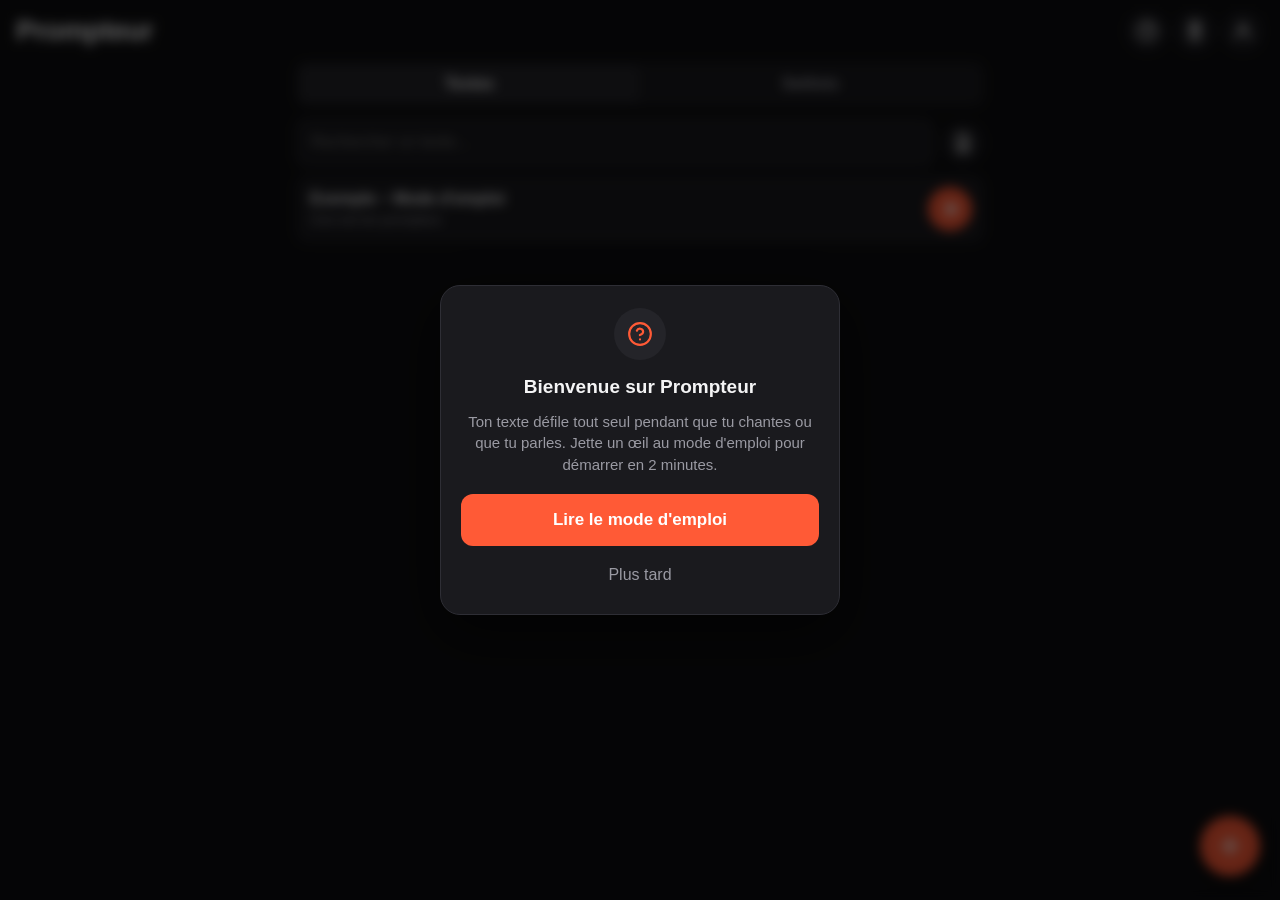
==== commit 4c3fcfa6: "Import en masse : fichiers .txt, Word, PDF et texte collé avec séparateurs Co-Authored-By: Claude Op" ====
--- a/index.html
+++ b/index.html
@@ -82,6 +82,7 @@
   <div class="tab-panel" id="tab-textes">
     <div class="searchrow">
       <input type="search" id="search" placeholder="Rechercher un texte…" autocomplete="off">
+      <button class="icon-btn" id="btn-import" title="Importer plusieurs textes" aria-label="Importer plusieurs textes"><svg class="ic"><use href="#i-file"/></svg></button>
     </div>
     <ul class="list" id="list-textes"></ul>
     <p class="empty hidden" id="empty-textes"></p>
@@ -100,7 +101,8 @@
   <header class="topbar">
     <button class="link-btn" data-back><svg class="ic"><use href="#i-back"/></svg>Retour</button>
     <div class="topbar-actions">
-      <button class="link-btn danger" id="edit-delete"><svg class="ic"><use href="#i-trash"/></svg>Supprimer</button>
+      <button class="link-btn hidden" id="edit-history" aria-label="Historique"><svg class="ic"><use href="#i-clock"/></svg><span class="lbl">Historique</span></button>
+      <button class="link-btn danger" id="edit-delete" aria-label="Supprimer"><svg class="ic"><use href="#i-trash"/></svg><span class="lbl">Supprimer</span></button>
     </div>
   </header>
   <div class="edit-body">
@@ -115,7 +117,7 @@
 // Faire signe au DJ → note visible des admins seulement
 Ligne vide         → espace"></textarea>
     <div class="edit-tools">
-      <label class="file-btn" id="edit-import-btn"><svg class="ic"><use href="#i-file"/></svg>Importer .txt<input type="file" id="edit-import" accept=".txt,text/plain"></label>
+      <label class="file-btn" id="edit-import-btn"><svg class="ic"><use href="#i-file"/></svg>Importer un fichier<input type="file" id="edit-import" accept=".txt,.md,.docx,.pdf,text/plain,application/pdf,application/vnd.openxmlformats-officedocument.wordprocessingml.document"></label>
       <span class="muted" id="edit-stats"></span>
     </div>
     <label class="duree-row">
@@ -147,6 +149,46 @@
     <button class="primary big" id="sl-play"><svg class="ic"><use href="#i-play"/></svg>Lancer la setlist</button>
   </div>
 </section>
+
+<!-- ============ IMPORT EN MASSE ============ -->
+<div id="import-sheet" class="sheet hidden">
+  <div class="sheet-card">
+    <div class="sheet-head">
+      <b>Importer des textes</b>
+      <button class="link-btn" id="imp-close">Fermer</button>
+    </div>
+    <div class="imp-body">
+      <label class="secondary file-btn block"><svg class="ic"><use href="#i-file"/></svg>Choisir des fichiers (.txt, Word, PDF)<input type="file" id="imp-files" multiple accept=".txt,.md,.docx,.pdf,text/plain,application/pdf,application/vnd.openxmlformats-officedocument.wordprocessingml.document"></label>
+      <p class="muted small">Un fichier = un texte, le nom du fichier devient le titre. Tu peux en choisir plusieurs d'un coup.</p>
+      <div class="imp-or">ou</div>
+      <textarea id="imp-paste" placeholder="Colle ici plusieurs chansons, séparées par une ligne ---
+
+Perfect
+I found a love for me…
+---
+Hallelujah
+I heard there was a secret chord…
+
+La 1re ligne de chaque bloc devient le titre."></textarea>
+      <p class="msg" id="imp-msg"></p>
+      <ul class="list flat-list" id="imp-list"></ul>
+      <label class="check imp-check hidden" id="imp-sl-row"><input type="checkbox" id="imp-setlist"> Créer aussi une setlist avec ces textes</label>
+      <button class="primary" id="imp-go" disabled>Importer</button>
+    </div>
+  </div>
+</div>
+
+<!-- ============ HISTORIQUE D'UN TEXTE ============ -->
+<div id="hist-sheet" class="sheet hidden">
+  <div class="sheet-card">
+    <div class="sheet-head">
+      <b>Historique</b>
+      <button class="link-btn" id="hist-done">Fermer</button>
+    </div>
+    <p class="muted small hist-intro">Versions précédentes de ce texte. Touche une version pour la voir et la restaurer.</p>
+    <ul class="list" id="hist-list"></ul>
+  </div>
+</div>
 
 <!-- ============ SÉLECTEUR DE TEXTES ============ -->
 <div id="picker" class="sheet hidden">
@@ -265,6 +307,7 @@
         <li><code>// Faire signe au DJ</code> : note visible seulement par les admins.</li>
         <li>Une ligne vide : un espace.</li>
       </ul>
+      <p><b>Importer plusieurs textes d'un coup :</b> touche <svg class="ic inline"><use href="#i-file"/></svg> à côté de la recherche. Choisis des fichiers .txt, Word ou PDF (un fichier = un texte), ou colle plusieurs chansons séparées par une ligne <code>---</code>. Tu peux créer une setlist avec en même temps.</p>
       <p><b>Durée</b> (facultatif, ex : <code>3:40</code>) : le défilement se cale pour finir pile à la fin, et le minuteur l'utilise.</p>
     </details>
 
--- a/app.css
+++ b/app.css
@@ -389,3 +389,16 @@
 .modal-card { max-height: calc(100dvh - 48px); overflow-y: auto; }
 .modal-card > * { flex-shrink: 0; }
 #modal-msg.long { text-align: left; color: var(--text); }
+.hist-intro { margin: 10px 16px 0; }
+#hist-list li { cursor: pointer; }
+@media (max-width: 400px) { #v-edit .topbar-actions .lbl { display: none; } #v-edit .topbar-actions .link-btn { padding: 8px; } }
+.searchrow { display: flex; gap: 8px; align-items: center; }
+.imp-body { overflow-y: auto; padding: 12px 16px 16px; display: flex; flex-direction: column; gap: 10px; }
+.imp-body > * { flex-shrink: 0; }
+.imp-body p { margin: 0; }
+.imp-or { text-align: center; color: var(--muted); font-size: 13px; }
+#imp-paste { min-height: 160px; resize: vertical; padding: 12px; border-radius: 12px; border: 1px solid var(--line); background: var(--card); outline: none; font-size: 15px; line-height: 1.45; }
+#imp-msg { white-space: pre-line; }
+.imp-check { display: flex; align-items: center; gap: 10px; font-size: 15px; }
+.imp-check input { width: 22px; height: 22px; accent-color: var(--accent); }
+.primary:disabled { opacity: .4; }
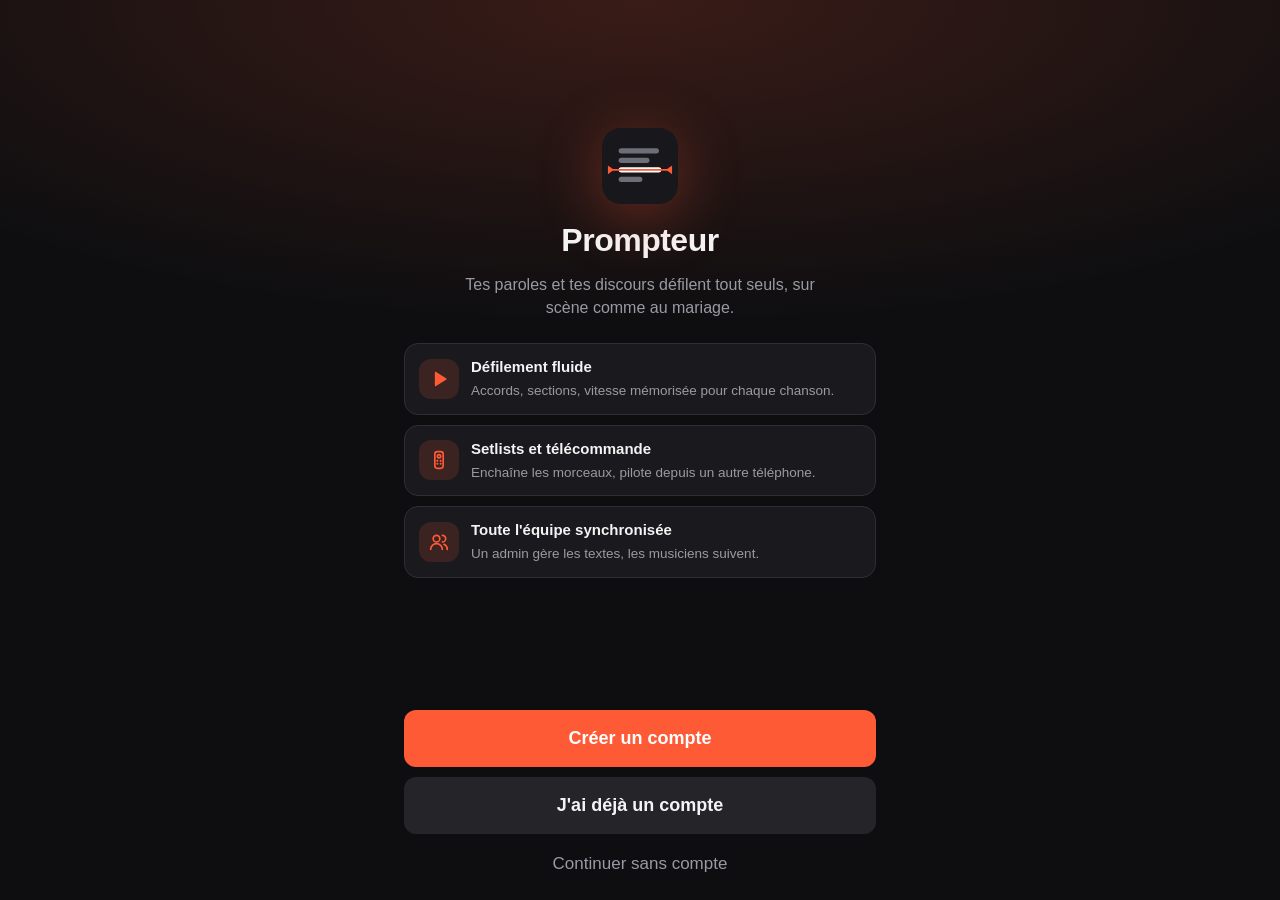
==== commit 89951f39: "Bienvenue et connexion repensées, chargements partout, nettoyage des retours - Page de bienvenue au " ====
--- a/index.html
+++ b/index.html
@@ -48,10 +48,35 @@
     <symbol id="i-file" viewBox="0 0 24 24"><path d="M14 3H6v18h12V7zM14 3v4h4M9 13h6M9 17h6"/></symbol>
     <symbol id="i-sections" viewBox="0 0 24 24"><path d="M4 6h16M4 12h10M4 18h13"/><circle cx="19" cy="12" r="1.5" fill="currentColor"/></symbol>
     <symbol id="i-clock" viewBox="0 0 24 24"><circle cx="12" cy="13" r="8"/><path d="M12 9v4l2.5 2.5M9 2h6"/></symbol>
+    <symbol id="i-message" viewBox="0 0 24 24"><path d="M21 12a8 8 0 0 1-11.6 7.1L4 20l1-4.6A8 8 0 1 1 21 12z"/><path d="M8.5 11h7M8.5 14.5h4"/></symbol>
+    <symbol id="i-eye" viewBox="0 0 24 24"><path d="M2 12s3.5-7 10-7 10 7 10 7-3.5 7-10 7S2 12 2 12z"/><circle cx="12" cy="12" r="3"/></symbol>
+    <symbol id="i-eye-off" viewBox="0 0 24 24"><path d="M10.6 5.1A10 10 0 0 1 12 5c6.5 0 10 7 10 7a17 17 0 0 1-2.6 3.5M6.6 6.6C3.7 8.4 2 12 2 12s3.5 7 10 7a9.7 9.7 0 0 0 5.4-1.6M9.9 9.9a3 3 0 0 0 4.2 4.2M3 3l18 18"/></symbol>
+    <symbol id="i-mail" viewBox="0 0 24 24"><rect x="3" y="5" width="18" height="14" rx="2"/><path d="m3 7 9 6 9-6"/></symbol>
+    <symbol id="i-lock" viewBox="0 0 24 24"><rect x="5" y="11" width="14" height="10" rx="2"/><path d="M8 11V7a4 4 0 0 1 8 0v4"/></symbol>
+    <symbol id="i-logo" viewBox="0 0 64 64"><rect width="64" height="64" rx="16" fill="#18181c" stroke="none"/><rect x="14" y="17" width="34" height="4.5" rx="2.25" fill="#6e6e78" stroke="none"/><rect x="14" y="25" width="26" height="4.5" rx="2.25" fill="#6e6e78" stroke="none"/><rect x="14" y="33" width="36" height="4.5" rx="2.25" fill="#fff" stroke="none"/><rect x="14" y="41" width="20" height="4.5" rx="2.25" fill="#6e6e78" stroke="none"/><path d="M6 35.25h52" stroke="#ff5a36" stroke-width="1.6"/><path d="M5 31.5l5 3.75-5 3.75zM59 31.5l-5 3.75 5 3.75z" fill="#ff5a36" stroke="none"/></symbol>
     <symbol id="i-help" viewBox="0 0 24 24"><circle cx="12" cy="12" r="10"/><path d="M9.1 9a3 3 0 0 1 5.8 1c0 2-3 3-3 3M12 17h.01"/></symbol>
     <symbol id="i-list" viewBox="0 0 24 24"><path d="M8 6h13M8 12h13M8 18h13M3 6h.01M3 12h.01M3 18h.01"/></symbol>
   </defs>
 </svg>
+
+<!-- ============ BIENVENUE (premier lancement) ============ -->
+<section id="v-welcome" class="view welcome hidden">
+  <div class="welcome-body">
+    <svg class="welcome-logo" aria-hidden="true"><use href="#i-logo"/></svg>
+    <h1 class="welcome-title">Prompteur</h1>
+    <p class="welcome-tag">Tes paroles et tes discours défilent tout seuls, sur scène comme au mariage.</p>
+    <ul class="welcome-points">
+      <li><span class="wp-ic"><svg class="ic"><use href="#i-play"/></svg></span><div><b>Défilement fluide</b><span>Accords, sections, vitesse mémorisée pour chaque chanson.</span></div></li>
+      <li><span class="wp-ic"><svg class="ic"><use href="#i-remote"/></svg></span><div><b>Setlists et télécommande</b><span>Enchaîne les morceaux, pilote depuis un autre téléphone.</span></div></li>
+      <li><span class="wp-ic"><svg class="ic"><use href="#i-users"/></svg></span><div><b>Toute l'équipe synchronisée</b><span>Un admin gère les textes, les musiciens suivent.</span></div></li>
+    </ul>
+  </div>
+  <div class="welcome-actions">
+    <button class="primary big" id="wl-signup">Créer un compte</button>
+    <button class="secondary big" id="wl-login">J'ai déjà un compte</button>
+    <button class="link-btn" id="wl-skip">Continuer sans compte</button>
+  </div>
+</section>
 
 <!-- ============ BIBLIOTHÈQUE ============ -->
 <section id="v-home" class="view">
@@ -209,13 +234,31 @@
     <span class="spacer"></span>
   </header>
   <div class="edit-body">
-    <form id="acc-out" action="#" method="post" autocomplete="on" novalidate>
-      <p class="muted">Connecte-toi une seule fois : tu restes connecté ensuite. Tu retrouves les textes de ton équipe sur tous tes appareils et tu peux utiliser la télécommande. Sans compte, tout reste sur cet appareil.</p>
-      <input type="email" id="acc-email" name="email" placeholder="Email" autocomplete="username" autocapitalize="off" autocorrect="off" spellcheck="false" inputmode="email">
-      <input type="password" id="acc-pass" name="password" placeholder="Mot de passe (6 caractères min.)" autocomplete="current-password">
-      <button class="primary" id="acc-login" type="submit">Se connecter</button>
-      <button class="secondary" id="acc-signup" type="button">Créer un compte</button>
-      <button class="link-btn" id="acc-reset" type="button">Mot de passe oublié ?</button>
+    <form id="acc-out" class="auth" action="#" method="post" autocomplete="on" novalidate>
+      <div class="auth-head">
+        <svg class="auth-logo" aria-hidden="true"><use href="#i-logo"/></svg>
+        <h2 id="auth-title">Content de te revoir</h2>
+        <p class="muted" id="auth-sub">Connecte-toi pour retrouver les textes de ton équipe.</p>
+      </div>
+      <div class="seg" id="auth-tabs" role="tablist">
+        <button type="button" data-v="login" class="on" role="tab">Connexion</button>
+        <button type="button" data-v="signup" role="tab">Créer un compte</button>
+      </div>
+      <label class="field">
+        <span class="field-label">Email</span>
+        <span class="field-box"><svg class="ic"><use href="#i-mail"/></svg>
+          <input type="email" id="acc-email" name="email" placeholder="toi@exemple.fr" autocomplete="username" autocapitalize="off" autocorrect="off" spellcheck="false" inputmode="email"></span>
+      </label>
+      <label class="field">
+        <span class="field-label">Mot de passe</span>
+        <span class="field-box"><svg class="ic"><use href="#i-lock"/></svg>
+          <input type="password" id="acc-pass" name="password" placeholder="6 caractères minimum" autocomplete="current-password">
+          <button type="button" class="field-eye" id="acc-eye" aria-label="Afficher le mot de passe"><svg class="ic"><use href="#i-eye"/></svg></button></span>
+      </label>
+      <button class="link-btn auth-forgot" id="acc-reset" type="button">Mot de passe oublié ?</button>
+      <p class="alert hidden" id="acc-msg" role="status"></p>
+      <button class="primary big" id="acc-login" type="submit">Se connecter</button>
+      <p class="muted small auth-foot">Tu te connectes une seule fois : tu restes connecté ensuite. Sans compte, l'appli marche aussi, mais tout reste sur cet appareil.</p>
     </form>
 
     <div id="acc-in" class="hidden">
@@ -257,14 +300,23 @@
         <button class="link-btn danger hidden" id="team-leave">Quitter cette équipe</button>
       </div>
 
+      <div id="fb-owner" class="hidden">
+        <h3>Retours des testeurs <span class="badge admin" id="fb-count"></span></h3>
+        <div class="seg" id="fb-tabs"><button data-v="new" class="on">À traiter</button><button data-v="done">Traités</button></div>
+        <ul class="list flat-list" id="fb-list"></ul>
+        <button class="secondary danger-text hidden" id="fb-clear"><svg class="ic"><use href="#i-trash"/></svg>Vider les retours traités</button>
+      </div>
+
       <button class="secondary" id="acc-sync"><svg class="ic"><use href="#i-refresh"/></svg>Synchroniser maintenant</button>
       <button class="secondary" id="acc-logout"><svg class="ic"><use href="#i-logout"/></svg>Se déconnecter</button>
     </div>
-    <p class="msg" id="acc-msg"></p>
+    <p class="msg" id="acc-msg2"></p>
     <hr>
     <h3>Sauvegarde</h3>
     <button class="secondary" id="acc-export">Exporter les textes (fichier)</button>
     <label class="secondary file-btn block" id="acc-import-btn">Importer une sauvegarde<input type="file" id="acc-importfile" accept=".json,application/json"></label>
+    <hr>
+    <button class="secondary" id="acc-feedback"><svg class="ic"><use href="#i-message"/></svg>Signaler un souci ou proposer une idée</button>
     <hr>
     <h3>Installer sur iPhone / iPad</h3>
     <p class="muted">Dans Safari : bouton <b>Partager</b> <svg class="ic inline"><use href="#i-share"/></svg> puis <b>« Sur l'écran d'accueil »</b>. L'appli s'ouvre alors en plein écran et fonctionne même sans réseau.</p>
@@ -384,6 +436,7 @@
     </details>
 
     <button class="secondary" id="help-example"><svg class="ic"><use href="#i-play"/></svg>Essayer avec un texte d'exemple</button>
+    <button class="secondary" id="help-feedback"><svg class="ic"><use href="#i-message"/></svg>Signaler un souci ou proposer une idée</button>
   </div>
 </section>
 
@@ -553,6 +606,7 @@
     <h3 id="modal-title"></h3>
     <p id="modal-msg"></p>
     <input id="modal-input" class="hidden" autocomplete="off">
+    <textarea id="modal-textarea" class="hidden" rows="5"></textarea>
     <div class="modal-actions" id="modal-actions"></div>
   </div>
 </div>
--- a/app.css
+++ b/app.css
@@ -402,3 +402,127 @@
 .imp-check { display: flex; align-items: center; gap: 10px; font-size: 15px; }
 .imp-check input { width: 22px; height: 22px; accent-color: var(--accent); }
 .primary:disabled { opacity: .4; }
+#modal-textarea { width: 100%; min-height: 120px; margin-top: 4px; padding: 12px; border-radius: 10px; border: 1px solid var(--line); background: var(--card2); outline: none; font-size: 16px; line-height: 1.4; resize: vertical; }
+#modal-textarea:focus { border-color: var(--accent); }
+#fb-owner { display: flex; flex-direction: column; gap: 10px; }
+#fb-owner:not(.hidden) { display: flex; }
+.fb-item { align-items: flex-start !important; }
+.fb-meta { color: var(--muted); font-size: 12px; margin-bottom: 4px; }
+.fb-msg { white-space: pre-wrap; font-size: 15px; line-height: 1.4; }
+
+/* ---------- chargement ---------- */
+.skel { pointer-events: none; }
+.sk { display: block; border-radius: 6px; background: linear-gradient(90deg, var(--card2) 0%, #33333b 50%, var(--card2) 100%); background-size: 200% 100%; animation: shimmer 1.2s ease-in-out infinite; }
+.sk-title { height: 16px; margin: 2px 0 8px; }
+.sk-sub { height: 12px; }
+.sk-btn { width: 44px; height: 44px; border-radius: 22px; flex: none; }
+@keyframes shimmer { 0% { background-position: 100% 0; } 100% { background-position: -100% 0; } }
+.list.appear li { animation: appear .3s ease-out both; }
+.list.appear li:nth-child(2) { animation-delay: .03s; } .list.appear li:nth-child(3) { animation-delay: .06s; }
+.list.appear li:nth-child(4) { animation-delay: .09s; } .list.appear li:nth-child(n+5) { animation-delay: .12s; }
+@keyframes appear { from { opacity: 0; transform: translateY(6px); } }
+#btn-account.syncing { position: relative; }
+#btn-account.syncing::after {
+  content: ""; position: absolute; inset: -3px; border-radius: 50%; border: 2px solid transparent; border-top-color: var(--accent);
+  animation: spin .8s linear infinite;
+}
+@keyframes spin { to { transform: rotate(360deg); } }
+.install-banner { cursor: pointer; }
+@media (prefers-reduced-motion: reduce) { .sk, #btn-account.syncing::after, .list.appear li { animation: none; } }
+
+/* ---------- pas de « tirer pour recharger » ni de rebond de la page entière ---------- */
+html, body { overflow: hidden; overscroll-behavior: none; position: fixed; inset: 0; width: 100%; }
+.tab-panel, .edit-body, .rc-pad, .settings, .sheet-card .list, .imp-body, .modal-card { overscroll-behavior: contain; }
+
+/* ---------- boutons occupés ---------- */
+.is-busy { position: relative; color: transparent !important; pointer-events: none; }
+.is-busy > * { visibility: hidden; }
+.is-busy::after {
+  content: ""; position: absolute; left: 50%; top: 50%; width: 18px; height: 18px; margin: -9px 0 0 -9px;
+  border-radius: 50%; border: 2px solid rgba(255, 255, 255, .35); border-top-color: #fff; animation: spin .7s linear infinite;
+}
+.secondary.is-busy::after, .icon-btn.is-busy::after, .li-small.is-busy::after { border-color: rgba(255, 255, 255, .2); border-top-color: var(--accent); }
+#acc-in.loading #team-card { opacity: .55; }
+.fb-actions { display: flex; flex-direction: column; gap: 6px; flex: none; }
+.li-small.danger { color: var(--danger); }
+.danger-text { color: var(--danger); }
+
+/* ---------- page de bienvenue ---------- */
+.welcome {
+  background:
+    radial-gradient(120% 60% at 50% 0%, rgba(255, 90, 54, .18), transparent 60%),
+    var(--bg);
+  padding: var(--safe-t) var(--safe-r) 0 var(--safe-l);
+}
+.welcome-body {
+  flex: 1; overflow-y: auto; overscroll-behavior: contain;
+  display: flex; flex-direction: column; align-items: center; justify-content: center; text-align: center;
+  padding: 32px 24px 16px; gap: 12px; max-width: 520px; width: 100%; margin: 0 auto;
+}
+.welcome-body > * { flex-shrink: 0; }
+.welcome-logo { width: 88px; height: 88px; filter: drop-shadow(0 12px 30px rgba(255, 90, 54, .35)); }
+.welcome-title { margin: 8px 0 0; font-size: 34px; font-weight: 800; letter-spacing: -.5px; }
+.welcome-tag { margin: 0 0 12px; color: var(--muted); font-size: 17px; line-height: 1.45; max-width: 360px; }
+.welcome-points { list-style: none; margin: 8px 0 0; padding: 0; display: flex; flex-direction: column; gap: 10px; width: 100%; text-align: left; }
+.welcome-points li { display: flex; align-items: center; gap: 14px; padding: 14px; border-radius: 14px; background: var(--card); border: 1px solid var(--line); }
+.welcome-points b { display: block; font-size: 16px; margin-bottom: 2px; }
+.welcome-points span:not(.wp-ic) { color: var(--muted); font-size: 14px; line-height: 1.4; }
+.wp-ic { width: 40px; height: 40px; border-radius: 12px; flex: none; display: flex; align-items: center; justify-content: center; background: rgba(255, 90, 54, .14); color: var(--accent); }
+.wp-ic .ic { width: 20px; height: 20px; }
+.welcome-actions { padding: 12px 24px calc(16px + var(--safe-b)); display: flex; flex-direction: column; gap: 10px; max-width: 520px; width: 100%; margin: 0 auto; }
+.welcome-actions .link-btn { align-self: center; color: var(--muted); }
+
+/* ---------- connexion / inscription ---------- */
+.auth { display: flex; flex-direction: column; gap: 14px; padding-top: 8px; }
+.auth-head { display: flex; flex-direction: column; align-items: center; text-align: center; gap: 6px; margin-bottom: 4px; }
+.auth-logo { width: 64px; height: 64px; margin-bottom: 6px; }
+.auth-head h2 { margin: 0; font-size: 24px; font-weight: 800; letter-spacing: -.3px; }
+.auth-head p { margin: 0; font-size: 15px; }
+.field { display: flex; flex-direction: column; gap: 6px; }
+.field-label { font-size: 13px; font-weight: 600; color: var(--muted); padding-left: 2px; }
+.field-box {
+  display: flex; align-items: center; gap: 10px; padding: 0 6px 0 14px; height: 52px;
+  border-radius: 12px; border: 1px solid var(--line); background: var(--card); transition: border-color .15s;
+}
+.field-box:focus-within { border-color: var(--accent); }
+.field-box > .ic { color: var(--muted); width: 20px; height: 20px; }
+.field-box input { flex: 1; min-width: 0; border: 0 !important; background: none !important; padding: 0 !important; height: 100%; outline: none; font-size: 16px; }
+.field-eye { width: 40px; height: 40px; border-radius: 10px; display: flex; align-items: center; justify-content: center; color: var(--muted); flex: none; }
+.field-eye:active { background: var(--card2); }
+.auth-forgot { align-self: flex-end; font-size: 15px; margin-top: -6px; }
+.auth-foot { text-align: center; margin: 2px 0 0; line-height: 1.45; }
+.alert { margin: 0; padding: 12px 14px; border-radius: 12px; font-size: 14px; line-height: 1.45; background: var(--card2); color: var(--text); }
+.alert.error { background: rgba(255, 77, 79, .12); color: #ff8a8c; border: 1px solid rgba(255, 77, 79, .3); }
+.alert.success { background: rgba(61, 220, 132, .1); color: #7ee7a8; border: 1px solid rgba(61, 220, 132, .3); }
+/* bienvenue : centré sans jamais couper le haut, plus compact */
+.welcome-body { justify-content: flex-start; gap: 10px; padding-top: 24px; }
+.welcome-body > :first-child { margin-top: auto; }
+.welcome-body > :last-child { margin-bottom: auto; }
+.welcome-logo { width: 76px; height: 76px; }
+.welcome-title { font-size: 32px; margin-top: 4px; }
+.welcome-tag { font-size: 16px; margin-bottom: 6px; }
+.welcome-points li { padding: 12px 14px; gap: 12px; }
+.welcome-points b { font-size: 15px; }
+.welcome-points span:not(.wp-ic) { font-size: 13.5px; }
+@media (max-height: 760px) {
+  .welcome-points span:not(.wp-ic) { display: none; }
+  .welcome-logo { width: 64px; height: 64px; }
+  .welcome-title { font-size: 28px; }
+  .welcome-actions { gap: 8px; }
+  .welcome-actions .big { padding: 14px; font-size: 17px; }
+}
+@media (max-height: 620px) {
+  .welcome-points li { padding: 8px 12px; }
+  .wp-ic { width: 32px; height: 32px; border-radius: 10px; }
+  .welcome-logo { width: 56px; height: 56px; }
+  .welcome-tag { font-size: 15px; margin-bottom: 2px; }
+  .welcome-body { gap: 8px; padding-top: 16px; }
+}
+@media (max-height: 620px) {
+  .welcome-points { gap: 6px; margin-top: 4px; }
+  .welcome-logo { width: 48px; height: 48px; }
+  .welcome-title { font-size: 26px; margin-top: 0; }
+  .welcome-body { padding-top: 10px; padding-bottom: 8px; }
+  .welcome-actions { padding-top: 8px; }
+}
+.li-small:disabled { opacity: .3; }
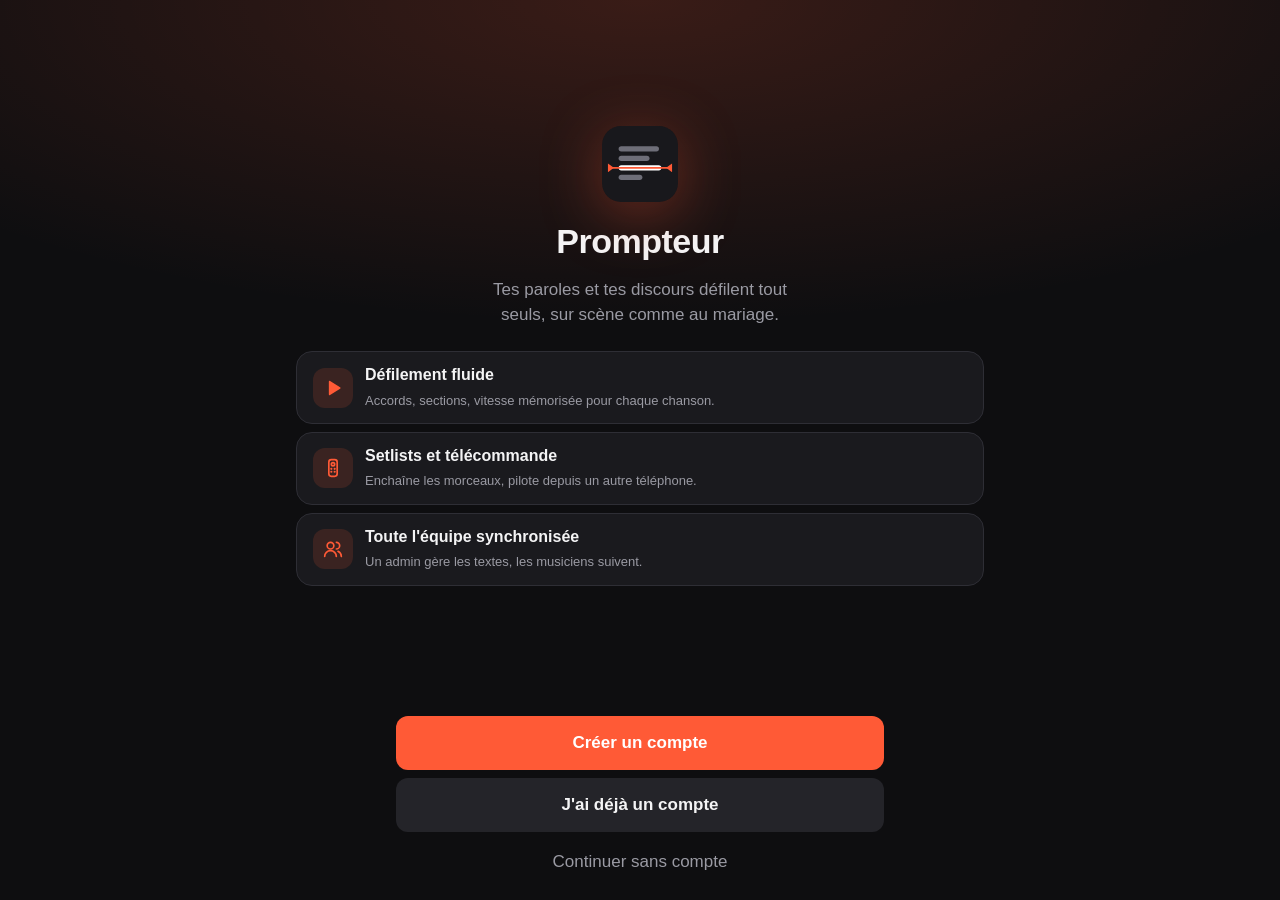
==== commit 23b5fe7b: "Revue UX complète : échelle d'espacements et d'arrondis unifiée, cibles tactiles 44px, barre du prom" ====
--- a/index.html
+++ b/index.html
@@ -95,7 +95,7 @@
   <div id="sync-banner" class="sync-banner hidden"></div>
   <div id="install-banner" class="install-banner hidden">
     <svg class="ic"><use href="#i-share"/></svg>
-    <div class="grow"><b>Installe l'appli pour rester connecté</b><div class="small">Partager puis « Sur l'écran d'accueil », et ouvre-la ensuite depuis l'icône.</div></div>
+    <div class="grow"><b>Installe l'appli pour rester connecté</b><div class="small">Partager puis «&nbsp;Sur l'écran d'accueil&nbsp;», et ouvre-la ensuite depuis l'icône.</div></div>
     <button class="icon-btn" id="install-close" aria-label="Masquer"><svg class="ic"><use href="#i-x"/></svg></button>
   </div>
 
@@ -124,7 +124,7 @@
 <!-- ============ ÉDITEUR DE TEXTE ============ -->
 <section id="v-edit" class="view hidden">
   <header class="topbar">
-    <button class="link-btn" data-back><svg class="ic"><use href="#i-back"/></svg>Retour</button>
+    <button class="link-btn" data-back aria-label="Retour"><svg class="ic"><use href="#i-back"/></svg><span class="lbl">Retour</span></button>
     <div class="topbar-actions">
       <button class="link-btn hidden" id="edit-history" aria-label="Historique"><svg class="ic"><use href="#i-clock"/></svg><span class="lbl">Historique</span></button>
       <button class="link-btn danger" id="edit-delete" aria-label="Supprimer"><svg class="ic"><use href="#i-trash"/></svg><span class="lbl">Supprimer</span></button>
@@ -159,9 +159,9 @@
 <!-- ============ ÉDITEUR DE SETLIST ============ -->
 <section id="v-setlist" class="view hidden">
   <header class="topbar">
-    <button class="link-btn" data-back><svg class="ic"><use href="#i-back"/></svg>Retour</button>
+    <button class="link-btn" data-back aria-label="Retour"><svg class="ic"><use href="#i-back"/></svg><span class="lbl">Retour</span></button>
     <div class="topbar-actions">
-      <button class="link-btn danger" id="sl-delete"><svg class="ic"><use href="#i-trash"/></svg>Supprimer</button>
+      <button class="link-btn danger" id="sl-delete" aria-label="Supprimer"><svg class="ic"><use href="#i-trash"/></svg><span class="lbl">Supprimer</span></button>
     </div>
   </header>
   <div class="edit-body">
@@ -183,8 +183,8 @@
       <button class="link-btn" id="imp-close">Fermer</button>
     </div>
     <div class="imp-body">
-      <label class="secondary file-btn block"><svg class="ic"><use href="#i-file"/></svg>Choisir des fichiers (.txt, Word, PDF)<input type="file" id="imp-files" multiple accept=".txt,.md,.docx,.pdf,text/plain,application/pdf,application/vnd.openxmlformats-officedocument.wordprocessingml.document"></label>
-      <p class="muted small">Un fichier = un texte, le nom du fichier devient le titre. Tu peux en choisir plusieurs d'un coup.</p>
+      <label class="secondary file-btn block"><svg class="ic"><use href="#i-file"/></svg>Choisir des fichiers<input type="file" id="imp-files" multiple accept=".txt,.md,.docx,.pdf,text/plain,application/pdf,application/vnd.openxmlformats-officedocument.wordprocessingml.document"></label>
+      <p class="muted small">Formats : .txt, Word, PDF. Un fichier = un texte, le nom du fichier devient le titre. Tu peux en choisir plusieurs d'un coup.</p>
       <div class="imp-or">ou</div>
       <textarea id="imp-paste" placeholder="Colle ici plusieurs chansons, séparées par une ligne ---
 
@@ -229,7 +229,7 @@
 <!-- ============ COMPTE & ÉQUIPE ============ -->
 <section id="v-account" class="view hidden">
   <header class="topbar">
-    <button class="link-btn" data-back><svg class="ic"><use href="#i-back"/></svg>Retour</button>
+    <button class="link-btn" data-back aria-label="Retour"><svg class="ic"><use href="#i-back"/></svg><span class="lbl">Retour</span></button>
     <h2>Compte et équipe</h2>
     <span class="spacer"></span>
   </header>
@@ -319,14 +319,14 @@
     <button class="secondary" id="acc-feedback"><svg class="ic"><use href="#i-message"/></svg>Signaler un souci ou proposer une idée</button>
     <hr>
     <h3>Installer sur iPhone / iPad</h3>
-    <p class="muted">Dans Safari : bouton <b>Partager</b> <svg class="ic inline"><use href="#i-share"/></svg> puis <b>« Sur l'écran d'accueil »</b>. L'appli s'ouvre alors en plein écran et fonctionne même sans réseau.</p>
+    <p class="muted">Dans Safari : bouton <b>Partager</b> <svg class="ic inline"><use href="#i-share"/></svg> puis <b>«&nbsp;Sur l'écran d'accueil&nbsp;»</b>. L'appli s'ouvre alors en plein écran et fonctionne même sans réseau.</p>
   </div>
 </section>
 
 <!-- ============ MODE D'EMPLOI ============ -->
 <section id="v-help" class="view hidden">
   <header class="topbar">
-    <button class="link-btn" data-back><svg class="ic"><use href="#i-back"/></svg>Retour</button>
+    <button class="link-btn" data-back aria-label="Retour"><svg class="ic"><use href="#i-back"/></svg><span class="lbl">Retour</span></button>
     <h2>Mode d'emploi</h2>
     <span class="spacer"></span>
   </header>
@@ -335,16 +335,16 @@
 
     <details open>
       <summary><span class="step">1</span>Installer l'appli</summary>
-      <p><b>iPhone / iPad :</b> ouvre le lien dans <b>Safari</b>, touche <b>Partager</b> <svg class="ic inline"><use href="#i-share"/></svg> puis <b>« Sur l'écran d'accueil »</b> et <b>Ajouter</b>.</p>
-      <p><b>Android :</b> ouvre le lien dans <b>Chrome</b>, menu <b>⋮</b> puis <b>« Installer l'application »</b>.</p>
+      <p><b>iPhone / iPad :</b> ouvre le lien dans <b>Safari</b>, touche <b>Partager</b> <svg class="ic inline"><use href="#i-share"/></svg> puis <b>«&nbsp;Sur l'écran d'accueil&nbsp;»</b> et <b>Ajouter</b>.</p>
+      <p><b>Android :</b> ouvre le lien dans <b>Chrome</b>, menu <b>⋮</b> puis <b>«&nbsp;Installer l'application&nbsp;»</b>.</p>
       <p>Lance ensuite toujours Prompteur <b>depuis son icône</b> : il s'ouvre en plein écran et fonctionne hors ligne.</p>
     </details>
 
     <details>
       <summary><span class="step">2</span>Créer son compte</summary>
       <p>Touche <svg class="ic inline"><use href="#i-user"/></svg> en haut à droite, entre ton email et un mot de passe, puis <b>Créer un compte</b>. Clique sur le lien reçu par email (une page d'erreur peut s'afficher, c'est normal), reviens dans l'appli et touche <b>Se connecter</b>.</p>
-      <p>Tu ne te connectes qu'<b>une seule fois</b>. Accepte « Enregistrer le mot de passe » quand l'iPhone le propose.</p>
-      <p class="tip">Sur iPhone, Safari et l'appli installée ne partagent pas la connexion : connecte-toi bien <b>dans l'appli installée</b>. N'utilise pas la <b>navigation privée</b>, et vérifie que « Bloquer tous les cookies » est désactivé dans Réglages &gt; Apps &gt; Safari : sinon il faut se reconnecter à chaque fois.</p>
+      <p>Tu ne te connectes qu'<b>une seule fois</b>. Accepte «&nbsp;Enregistrer le mot de passe&nbsp;» quand l'iPhone le propose.</p>
+      <p class="tip">Sur iPhone, Safari et l'appli installée ne partagent pas la connexion : connecte-toi bien <b>dans l'appli installée</b>. N'utilise pas la <b>navigation privée</b>, et vérifie que «&nbsp;Bloquer tous les cookies&nbsp;» est désactivé dans Réglages &gt; Apps &gt; Safari : sinon il faut se reconnecter à chaque fois.</p>
       <p>Sans compte, l'appli marche aussi, mais tout reste sur ton appareil (pas d'équipe ni de télécommande).</p>
     </details>
 
@@ -381,8 +381,8 @@
 
     <details>
       <summary><span class="step">5</span>Faire une setlist</summary>
-      <p>Onglet <b>Setlists</b>, touche <b>+</b>, donne un nom (ex : « Mariage Julie &amp; Tom »), puis <b>Ajouter des textes</b>. Range les morceaux avec <svg class="ic inline"><use href="#i-up"/></svg> <svg class="ic inline"><use href="#i-down"/></svg>.</p>
-      <p><b>Lancer la setlist</b> enchaîne les morceaux. Active « Enchaîner automatiquement » dans les réglages pour passer au suivant tout seul.</p>
+      <p>Onglet <b>Setlists</b>, touche <b>+</b>, donne un nom (ex : «&nbsp;Mariage Julie &amp; Tom&nbsp;»), puis <b>Ajouter des textes</b>. Range les morceaux avec <svg class="ic inline"><use href="#i-up"/></svg> <svg class="ic inline"><use href="#i-down"/></svg>.</p>
+      <p><b>Lancer la setlist</b> enchaîne les morceaux. Active «&nbsp;Enchaîner automatiquement&nbsp;» dans les réglages pour passer au suivant tout seul.</p>
     </details>
 
     <details>
@@ -392,7 +392,7 @@
         <li><b>Admin</b> : crée, modifie et supprime les textes et setlists, gère les membres.</li>
         <li><b>Membre</b> : voit tout, lance le prompteur et la télécommande, mais ne modifie rien.</li>
       </ul>
-      <p><b>Inviter quelqu'un :</b> touche <svg class="ic inline"><use href="#i-share"/></svg> à côté du code d'invitation et envoie le lien. En l'ouvrant, la personne rejoint l'équipe en un clic, ou elle entre le code dans « Autres équipes ».</p>
+      <p><b>Inviter quelqu'un :</b> touche <svg class="ic inline"><use href="#i-share"/></svg> à côté du code d'invitation et envoie le lien. En l'ouvrant, la personne rejoint l'équipe en un clic, ou elle entre le code dans «&nbsp;Autres équipes&nbsp;».</p>
     </details>
 
     <details>
@@ -443,7 +443,7 @@
 <!-- ============ TÉLÉCOMMANDE ============ -->
 <section id="v-remote" class="view hidden">
   <header class="topbar">
-    <button class="link-btn" data-back><svg class="ic"><use href="#i-back"/></svg>Retour</button>
+    <button class="link-btn" data-back aria-label="Retour"><svg class="ic"><use href="#i-back"/></svg><span class="lbl">Retour</span></button>
     <h2>Télécommande</h2>
     <span class="spacer"></span>
   </header>
@@ -520,13 +520,15 @@
 
   <div id="p-ui" class="p-ui">
     <div class="p-top">
-      <button class="p-btn" id="p-close" aria-label="Fermer"><svg class="ic"><use href="#i-x"/></svg></button>
+      <div class="p-side"><button class="p-btn" id="p-close" aria-label="Fermer"><svg class="ic"><use href="#i-x"/></svg></button></div>
       <div class="p-info">
         <div id="p-title"></div>
         <div id="p-meta"></div>
       </div>
-      <button class="p-btn hidden" id="p-sec-btn" aria-label="Aller à une section"><svg class="ic"><use href="#i-sections"/></svg></button>
-      <button class="p-btn" id="p-settings-btn" aria-label="Réglages"><svg class="ic"><use href="#i-settings"/></svg></button>
+      <div class="p-side end">
+        <button class="p-btn hidden" id="p-sec-btn" aria-label="Aller à une section"><svg class="ic"><use href="#i-sections"/></svg></button>
+        <button class="p-btn" id="p-settings-btn" aria-label="Réglages"><svg class="ic"><use href="#i-settings"/></svg></button>
+      </div>
     </div>
     <div class="p-bottom">
       <div class="progress"><div id="p-prog"></div></div>
--- a/app.css
+++ b/app.css
@@ -1,35 +1,49 @@
+/* Prompteur — feuille de style unique.
+   Échelle : espacements 4/8/12/16/24/32 · rayons 8/10/12/16/20/999 · texte 12/13/15/16/17/20/24/28/34
+   · icônes 16/20/24/32 · cibles tactiles 44 px minimum. Gouttière latérale : 16 px partout. */
+
 :root {
+  color-scheme: dark;
   --bg: #0e0e10;
   --card: #1a1a1e;
   --card2: #242429;
   --line: #2e2e35;
   --text: #f4f4f5;
+  --text2: #d4d4d8;
   --muted: #9a9aa3;
   --accent: #ff5a36;
   --accent2: #ffb020;
   --danger: #ff4d4f;
+  --ok: #3ddc84;
+  --gutter: 16px;
+  --r-sm: 8px; --r-in: 10px; --r: 12px; --r-card: 16px; --r-sheet: 20px; --r-pill: 999px;
   --safe-t: env(safe-area-inset-top, 0px);
   --safe-b: env(safe-area-inset-bottom, 0px);
   --safe-l: env(safe-area-inset-left, 0px);
   --safe-r: env(safe-area-inset-right, 0px);
 }
+
+/* ================= BASE ================= */
 * { box-sizing: border-box; -webkit-tap-highlight-color: transparent; }
-html, body { margin: 0; height: 100%; background: var(--bg); color: var(--text); }
-body {
-  font: 16px/1.4 -apple-system, BlinkMacSystemFont, "SF Pro Text", "Segoe UI", Roboto, sans-serif;
-  overscroll-behavior: none;
-}
-button, input, textarea { font: inherit; color: inherit; }
+/* pas de « tirer pour recharger » ni de rebond de la page entière */
+html, body {
+  margin: 0; height: 100%; background: var(--bg); color: var(--text);
+  overflow: hidden; overscroll-behavior: none; position: fixed; inset: 0; width: 100%;
+}
+body { font: 16px/1.4 -apple-system, BlinkMacSystemFont, "SF Pro Text", "Segoe UI", Roboto, sans-serif; }
+button, input, textarea, select { font: inherit; color: inherit; }
 button { cursor: pointer; border: 0; background: none; touch-action: manipulation; }
+:focus-visible { outline: 2px solid var(--accent); outline-offset: 2px; }
 .hidden { display: none !important; }
-.ic { width: 22px; height: 22px; flex: none; fill: none; stroke: currentColor; stroke-width: 2; stroke-linecap: round; stroke-linejoin: round; vertical-align: middle; }
+.ic { width: 24px; height: 24px; flex: none; fill: none; stroke: currentColor; stroke-width: 2; stroke-linecap: round; stroke-linejoin: round; vertical-align: middle; }
 .ic.inline { width: 16px; height: 16px; vertical-align: -2px; }
 .grow { flex: 1; min-width: 0; }
-.spacer { width: 70px; }
 .muted { color: var(--muted); }
 .small { font-size: 13px; }
-hr { border: 0; border-top: 1px solid var(--line); margin: 24px 0; width: 100%; }
-h3 { margin: 12px 0 0; font-size: 17px; }
+.danger-text { color: var(--danger); }
+hr { border: 0; border-top: 1px solid var(--line); margin: 12px 0; width: 100%; }
+h3 { margin: 12px 0 0; font-size: 17px; font-weight: 600; }
+hr + h3 { margin-top: 0; }
 
 .view {
   position: fixed; inset: 0;
@@ -38,134 +52,291 @@
   background: var(--bg);
 }
 
-/* ---------- barres ---------- */
+/* ================= BARRES ================= */
 .topbar {
   display: flex; align-items: center; justify-content: space-between;
-  padding: 10px 16px; min-height: 56px; gap: 8px;
-}
-.topbar h1 { margin: 0; font-size: 28px; letter-spacing: -0.5px; }
-.topbar h2 { margin: 0; font-size: 17px; }
-.topbar-actions { display: flex; gap: 6px; }
-.icon-btn { width: 42px; height: 42px; border-radius: 21px; background: var(--card); display: inline-flex; align-items: center; justify-content: center; flex: none; }
+  padding: 8px var(--gutter); min-height: 60px; gap: 8px;
+}
+/* barre avec titre centré : Retour | titre | (vide) */
+.topbar:has(> h2) { display: grid; grid-template-columns: minmax(0, 1fr) auto minmax(0, 1fr); }
+.topbar:has(> h2) > [data-back] { justify-self: start; }
+.topbar h1 { margin: 0; font-size: 28px; font-weight: 800; letter-spacing: -.5px; }
+.topbar h2 { margin: 0; font-size: 17px; font-weight: 600; text-align: center; white-space: nowrap; overflow: hidden; text-overflow: ellipsis; }
+.topbar-actions { display: flex; gap: 4px; justify-content: flex-end; }
+.topbar-actions .link-btn { min-width: 44px; justify-content: center; }
+.brand { display: flex; flex-direction: column; min-width: 0; }
+.team-chip {
+  align-self: flex-start; font-size: 13px; color: var(--muted);
+  display: inline-flex; align-items: center; gap: 4px; padding: 8px 0; margin: -6px 0 -8px;
+}
+.team-chip .ic { width: 16px; height: 16px; }
+.bottombar { padding: 12px var(--gutter) calc(12px + var(--safe-b)); border-top: 1px solid var(--line); }
+
+/* ================= BOUTONS ================= */
+.primary, .secondary, .file-btn.block {
+  display: block; width: 100%; padding: 14px 16px; border-radius: var(--r);
+  font-weight: 600; font-size: 17px; text-align: center; line-height: 1.3; text-wrap: balance;
+}
+.primary > .ic, .secondary > .ic, .file-btn.block > .ic { width: 20px; height: 20px; vertical-align: -4px; margin-right: 8px; }
+.primary > .ic:last-child:not(:first-child), .secondary > .ic:last-child:not(:first-child) { margin: 0 0 0 8px; }
+.primary { background: var(--accent); color: #fff; }
+.secondary, .file-btn.block { background: var(--card2); color: var(--text); }
+.primary.auto { width: auto; padding: 0 18px; flex: none; }
+.big { padding: 16px; font-size: 17px; }
+.primary:active, .li-play:active, .fab:active { filter: brightness(.9); }
+.secondary:active, .file-btn.block:active, .icon-btn:active, .li-small:active, .chip:active,
+.seg button:active, .tab:active, .list li:active { filter: brightness(1.25); }
+.primary:disabled, .secondary:disabled, .li-small:disabled, .p-btn:disabled, .icon-btn:disabled { opacity: .35; }
+
+.icon-btn {
+  width: 44px; height: 44px; border-radius: var(--r-pill); background: var(--card);
+  display: inline-flex; align-items: center; justify-content: center; flex: none;
+}
+.card .icon-btn { background: var(--card2); }
 .icon-btn.on { background: var(--accent); color: #fff; }
-.link-btn { color: var(--accent); padding: 8px 4px; font-size: 17px; display: inline-flex; align-items: center; gap: 4px; }
+
+.link-btn {
+  color: var(--accent); min-height: 44px; padding: 0 8px; font-size: 17px;
+  display: inline-flex; align-items: center; gap: 4px;
+}
+.link-btn:active { opacity: .6; }
 .link-btn .ic { width: 20px; height: 20px; }
-.brand { display: flex; flex-direction: column; min-width: 0; }
-.team-chip { align-self: flex-start; margin-top: 2px; font-size: 13px; color: var(--muted); display: inline-flex; align-items: center; gap: 4px; padding: 0; }
-.team-chip .ic { width: 15px; height: 15px; }
 .link-btn.danger { color: var(--danger); }
-.bottombar { padding: 12px 16px calc(12px + var(--safe-b)); border-top: 1px solid var(--line); }
-
-.primary, .secondary {
-  display: flex; align-items: center; justify-content: center; gap: 8px; width: 100%; padding: 14px; border-radius: 12px; font-weight: 600; font-size: 17px; text-align: center;
-}
-.primary { background: var(--accent); color: #fff; }
-.primary:active { filter: brightness(.9); }
-.secondary { background: var(--card2); }
-.big { padding: 16px; font-size: 18px; }
-
-/* ---------- onglets ---------- */
-.tabs { display: flex; margin: 0 16px 8px; background: var(--card); border-radius: 10px; padding: 3px; }
-.tab { flex: 1; padding: 8px; border-radius: 8px; color: var(--muted); font-weight: 600; }
-.tab.active { background: var(--card2); color: var(--text); }
-.tab-panel { flex: 1; overflow-y: auto; -webkit-overflow-scrolling: touch; padding-bottom: calc(100px + var(--safe-b)); }
-.searchrow { padding: 4px 16px 8px; }
-input[type=search], input[type=text], input[type=email], input[type=password] {
-  width: 100%; padding: 12px 14px; border-radius: 10px; border: 1px solid var(--line); background: var(--card); outline: none; font-size: 16px;
-}
-input:focus, textarea:focus { border-color: var(--accent); }
-
-/* ---------- listes ---------- */
-.list { list-style: none; margin: 0; padding: 0 16px; }
+[data-back] { margin-left: -8px; }
+
+.li-small {
+  position: relative; width: 40px; height: 40px; border-radius: var(--r-in); background: var(--card2); flex: none;
+  display: inline-flex; align-items: center; justify-content: center;
+}
+.li-small::before { content: ""; position: absolute; inset: -2px; }
+.li-small .ic { width: 20px; height: 20px; }
+.li-small.danger { color: var(--danger); }
+
+.fab {
+  position: absolute; right: calc(var(--gutter) + var(--safe-r)); bottom: calc(16px + var(--safe-b));
+  width: 56px; height: 56px; border-radius: var(--r-pill); background: var(--accent); color: #fff;
+  display: flex; align-items: center; justify-content: center;
+  box-shadow: 0 6px 20px rgba(0, 0, 0, .5);
+}
+.fab .ic { width: 32px; height: 32px; stroke-width: 2.5; }
+
+.chip { min-height: 44px; padding: 0 16px; border-radius: var(--r-pill); background: var(--card2); font-weight: 600; font-size: 15px; }
+.chip.on { background: var(--accent); color: #fff; }
+
+/* bouton occupé : petite roue, impossible d'appuyer deux fois */
+.is-busy { position: relative; color: transparent !important; pointer-events: none; }
+.is-busy > * { visibility: hidden; }
+.is-busy::after {
+  content: ""; position: absolute; left: 50%; top: 50%; width: 18px; height: 18px; margin: -9px 0 0 -9px;
+  border-radius: 50%; border: 2px solid rgba(255, 255, 255, .35); border-top-color: #fff; animation: spin .7s linear infinite;
+}
+.secondary.is-busy::after, .icon-btn.is-busy::after, .li-small.is-busy::after, .link-btn.is-busy::after,
+.file-btn.is-busy::after { border-color: rgba(255, 255, 255, .2); border-top-color: var(--accent); }
+
+/* ================= ONGLETS ET SEGMENTS (même composant) ================= */
+.tabs, .seg { display: flex; background: var(--card); border-radius: var(--r); padding: 3px; }
+.tabs { margin: 0 var(--gutter) 8px; }
+.tab, .seg button {
+  flex: 1; min-height: 44px; padding: 0 8px; border-radius: 9px;
+  color: var(--muted); font-size: 15px; font-weight: 600;
+}
+.tab.active, .seg button.on { background: var(--card2); color: var(--text); }
+
+/* ================= CHAMPS ================= */
+input[type=search], input[type=text], input[type=email], input[type=password], .select {
+  width: 100%; height: 48px; padding: 0 14px; border-radius: var(--r); border: 1px solid var(--line);
+  background: var(--card); outline: none; font-size: 16px;
+}
+textarea {
+  width: 100%; padding: 12px 14px; border-radius: var(--r); border: 1px solid var(--line);
+  background: var(--card); outline: none; font-size: 16px; line-height: 1.45; resize: vertical;
+}
+input:focus, textarea:focus, .select:focus { border-color: var(--accent); outline: none; }
+input[type=range] { width: 100%; accent-color: var(--accent); height: 28px; }
+input[type=checkbox] { width: 22px; height: 22px; accent-color: var(--accent); flex: none; margin: 0; }
+.title-input { font-size: 20px; font-weight: 600; }
+.title-input.flat { background: var(--card2); border-color: transparent; font-size: 17px; }
+.title-input[readonly] { background: transparent; border-color: transparent; padding-left: 0; }
+.select { background: var(--card2); color: var(--text); }
+.code-input {
+  height: 48px; padding: 0 12px; text-align: center; font-size: 20px !important;
+  letter-spacing: 4px; text-transform: uppercase; font-weight: 800;
+}
+.field { display: flex; flex-direction: column; gap: 4px; }
+.field-label { font-size: 13px; font-weight: 600; color: var(--muted); padding-left: 2px; }
+.field-box {
+  display: flex; align-items: center; gap: 12px; padding: 0 4px 0 14px; height: 52px;
+  border-radius: var(--r); border: 1px solid var(--line); background: var(--card); transition: border-color .15s;
+}
+.field-box:focus-within { border-color: var(--accent); }
+.field-box > .ic { color: var(--muted); width: 20px; height: 20px; }
+.field-box input { flex: 1; min-width: 0; height: 100%; border: 0; background: none; padding: 0; border-radius: 0; }
+.field-eye { width: 44px; height: 44px; border-radius: var(--r-in); display: flex; align-items: center; justify-content: center; color: var(--muted); flex: none; }
+.field-eye:active { background: var(--card2); }
+.field-eye .ic { width: 20px; height: 20px; }
+
+/* ================= LISTES ================= */
+.tab-panel { flex: 1; overflow-y: auto; -webkit-overflow-scrolling: touch; overscroll-behavior: contain; padding-bottom: calc(96px + var(--safe-b)); }
+.searchrow { display: flex; gap: 8px; align-items: center; padding: 4px var(--gutter) 8px; }
+.searchrow .icon-btn { width: 48px; height: 48px; }
+.list { list-style: none; margin: 0; padding: 0 var(--gutter); }
+.flat-list, .edit-body > .list { padding: 0; }
 .list li {
-  display: flex; align-items: center; gap: 10px;
-  background: var(--card); border-radius: 12px; padding: 12px 12px 12px 14px; margin-bottom: 8px;
-}
+  display: flex; align-items: center; gap: 12px;
+  background: var(--card); border-radius: var(--r); padding: 12px; margin-bottom: 8px; min-height: 64px;
+}
+.list li > .ic { width: 20px; height: 20px; color: var(--muted); }
 .list .li-main { flex: 1; min-width: 0; cursor: pointer; }
 .list .li-title { font-weight: 600; white-space: nowrap; overflow: hidden; text-overflow: ellipsis; }
-.list .li-sub { color: var(--muted); font-size: 13px; white-space: nowrap; overflow: hidden; text-overflow: ellipsis; }
-.list .li-play { width: 44px; height: 44px; border-radius: 22px; background: var(--accent); color: #fff; flex: none; display: inline-flex; align-items: center; justify-content: center; }
-.list .li-play .ic { width: 18px; height: 18px; margin-left: 2px; }
-.list .li-small { width: 36px; height: 36px; border-radius: 8px; background: var(--card2); flex: none; display: inline-flex; align-items: center; justify-content: center; }
-.list .li-small .ic { width: 18px; height: 18px; }
+.list .li-sub { color: var(--muted); font-size: 13px; white-space: nowrap; overflow: hidden; text-overflow: ellipsis; margin-top: 2px; }
+.list .li-play { width: 44px; height: 44px; border-radius: var(--r-pill); background: var(--accent); color: #fff; flex: none; display: inline-flex; align-items: center; justify-content: center; }
+.list .li-play .ic { width: 20px; height: 20px; margin-left: 2px; color: #fff; }
 .list .li-mark { color: var(--accent); display: inline-flex; }
+.list .li-mark .ic { width: 20px; height: 20px; }
 .list .li-num { color: var(--muted); width: 22px; text-align: right; flex: none; font-variant-numeric: tabular-nums; }
-.list li.checked { outline: 2px solid var(--accent); }
-.empty { text-align: center; color: var(--muted); padding: 40px 24px; }
-
-.fab {
-  position: absolute; right: calc(20px + var(--safe-r)); bottom: calc(24px + var(--safe-b));
-  width: 60px; height: 60px; border-radius: 30px; background: var(--accent); color: #fff;
-  display: flex; align-items: center; justify-content: center;
-  box-shadow: 0 6px 20px rgba(0,0,0,.5);
-}
-.sync-banner { margin: 0 16px 8px; padding: 8px 12px; border-radius: 10px; background: var(--card); color: var(--muted); font-size: 13px; }
-
-/* ---------- éditeur ---------- */
-.edit-body { flex: 1; overflow-y: auto; -webkit-overflow-scrolling: touch; padding: 4px 16px 16px; display: flex; flex-direction: column; gap: 10px; }
-.title-input { font-size: 20px !important; font-weight: 600; }
-#edit-contenu {
-  flex: 1; min-height: 300px; width: 100%; resize: none; padding: 14px; border-radius: 12px; border: 1px solid var(--line);
-  background: var(--card); outline: none; font-size: 17px; line-height: 1.5;
-}
-.edit-tools { display: flex; justify-content: space-between; align-items: center; font-size: 14px; }
-.file-btn { color: var(--accent); cursor: pointer; position: relative; overflow: hidden; display: inline-flex; align-items: center; gap: 6px; }
-.file-btn .ic { width: 18px; height: 18px; }
-.primary.auto { width: auto; padding: 12px 18px; }
-.readonly-note { margin: 0; padding: 10px 12px; border-radius: 10px; background: var(--card); color: var(--accent2); font-size: 14px; }
-.card { background: var(--card); border-radius: 14px; padding: 14px; display: flex; flex-direction: column; gap: 10px; }
-.card-row { display: flex; align-items: center; gap: 10px; }
-.title-input.flat { background: var(--card2); border-color: transparent; font-size: 18px !important; }
-.title-input[readonly] { background: transparent; padding-left: 0; }
-.badge { flex: none; font-size: 12px; font-weight: 700; text-transform: uppercase; letter-spacing: .05em; padding: 4px 8px; border-radius: 6px; background: var(--card2); color: var(--muted); }
+.list li.checked, .rc-songs li.current { outline: 2px solid var(--accent); }
+.rc-songs li, .rc-library li, #hist-list li { cursor: pointer; }
+.empty { text-align: center; color: var(--muted); padding: 32px 24px; margin: 0; line-height: 1.5; }
+
+/* bandeaux de l'accueil */
+.sync-banner, .install-banner { margin: 0 var(--gutter) 8px; border-radius: var(--r); font-size: 15px; }
+.sync-banner { padding: 8px 12px; background: var(--card); color: var(--muted); font-size: 13px; }
+.install-banner {
+  padding: 8px 4px 8px 12px; display: flex; align-items: center; gap: 12px; cursor: pointer;
+  background: rgba(255, 176, 32, .12); border: 1px solid rgba(255, 176, 32, .35);
+}
+.install-banner > .ic { color: var(--accent2); width: 20px; height: 20px; }
+.install-banner .small { color: var(--muted); margin-top: 2px; }
+.install-banner .icon-btn { background: none; }
+.install-banner .icon-btn .ic { width: 20px; height: 20px; }
+
+/* ================= PAGES (éditeur, compte, notice…) ================= */
+.edit-body {
+  flex: 1; overflow-y: auto; -webkit-overflow-scrolling: touch; overscroll-behavior: contain;
+  padding: 4px var(--gutter) calc(24px + var(--safe-b)); display: flex; flex-direction: column; gap: 12px;
+}
+.edit-body > * { flex-shrink: 0; }
+.edit-body > p { margin: 0; }
+#edit-contenu { flex: 1; min-height: 180px; resize: none; padding: 14px; font-size: 17px; line-height: 1.5; }
+@media (min-height: 700px) { #edit-contenu { min-height: 300px; } }
+.edit-tools { display: flex; justify-content: space-between; align-items: center; font-size: 15px; }
+.file-btn { color: var(--accent); cursor: pointer; position: relative; overflow: hidden; display: inline-flex; align-items: center; gap: 8px; min-height: 44px; }
+.file-btn .ic { width: 20px; height: 20px; }
+.file-btn input { position: absolute; inset: 0; opacity: 0; }
+.readonly-note { margin: 0; padding: 12px; border-radius: var(--r); background: var(--card); color: var(--accent2); font-size: 15px; }
+.duree-row { display: flex; align-items: center; gap: 12px; font-size: 15px; }
+.duree-row span { flex: 1; color: var(--muted); }
+.duree-row input { width: 112px; text-align: center; }
+.duree-hint { margin: -4px 0 0 !important; }
+
+.card { background: var(--card); border-radius: var(--r-card); padding: 16px; display: flex; flex-direction: column; gap: 12px; }
+.card-row { display: flex; align-items: center; gap: 12px; }
+.badge { flex: none; font-size: 12px; font-weight: 700; text-transform: uppercase; letter-spacing: .05em; padding: 4px 8px; border-radius: var(--r-sm); background: var(--card2); color: var(--muted); }
 .badge.admin { background: rgba(255, 90, 54, .18); color: var(--accent); }
-.select { width: 100%; padding: 12px; border-radius: 10px; border: 1px solid var(--line); background: var(--card2); color: var(--text); font-size: 16px; }
 .invite-row { display: flex; align-items: center; gap: 8px; }
 .invite-row .code { flex: 1; font-size: 28px; font-weight: 800; letter-spacing: 4px; color: var(--accent2); font-variant-numeric: tabular-nums; }
 .join-row { display: flex; gap: 8px; }
-.small-code { font-size: 20px !important; letter-spacing: 4px !important; }
-.flat-list { padding: 0; }
-.flat-list li .ic { color: var(--muted); }
-.file-btn input { position: absolute; inset: 0; opacity: 0; }
-.file-btn.block { display: block; color: var(--text); }
-.msg { min-height: 20px; color: var(--accent2); font-size: 14px; }
-
-/* ---------- feuille modale ---------- */
-.sheet { position: fixed; inset: 0; background: rgba(0,0,0,.55); display: flex; align-items: flex-end; z-index: 50; }
+.join-row .primary.auto { height: 48px; }
+.msg { margin: 0; color: var(--accent2); font-size: 15px; }
+.msg:empty { display: none; }
+#acc-in, #fb-owner { display: flex; flex-direction: column; gap: 12px; }
+#acc-in.loading #team-card { opacity: .55; }
+#fb-owner.hidden { display: none; }
+.fb-item { align-items: flex-start !important; }
+.fb-meta { color: var(--muted); font-size: 12px; margin-bottom: 4px; }
+.fb-msg { white-space: pre-wrap; font-size: 15px; line-height: 1.45; }
+.fb-actions { display: flex; flex-direction: column; gap: 8px; flex: none; }
+
+/* connexion / inscription */
+.auth { display: flex; flex-direction: column; gap: 12px; padding-top: 8px; }
+.auth-head { display: flex; flex-direction: column; align-items: center; text-align: center; gap: 4px; margin-bottom: 8px; }
+.auth-logo { width: 64px; height: 64px; margin-bottom: 8px; }
+.auth-head h2 { margin: 0; font-size: 24px; font-weight: 800; letter-spacing: -.3px; }
+.auth-head p { margin: 0; font-size: 15px; }
+.auth-forgot { align-self: flex-end; font-size: 15px; margin: -8px -8px -4px 0; }
+.auth-foot { text-align: center; margin: 4px 0 0; line-height: 1.45; }
+.alert { margin: 0; padding: 12px 14px; border-radius: var(--r); font-size: 15px; line-height: 1.45; background: var(--card2); color: var(--text); }
+.alert.error { background: rgba(255, 77, 79, .12); color: #ff8a8c; border: 1px solid rgba(255, 77, 79, .3); }
+.alert.success { background: rgba(61, 220, 132, .1); color: #7ee7a8; border: 1px solid rgba(61, 220, 132, .3); }
+
+/* ================= FEUILLES DU BAS ================= */
+.sheet { position: fixed; inset: 0; background: rgba(0, 0, 0, .55); display: flex; align-items: flex-end; z-index: 50; }
 .sheet-card {
-  width: 100%; max-height: 85vh; background: var(--bg); border-radius: 18px 18px 0 0;
-  display: flex; flex-direction: column; padding-bottom: var(--safe-b);
-  max-width: 640px; margin: 0 auto;
-}
-.sheet-card.dark { background: #111; color: #fff; }
-.sheet-head { display: flex; justify-content: space-between; align-items: center; padding: 12px 16px; border-bottom: 1px solid var(--line); }
-.sheet-card .list { overflow-y: auto; padding-top: 10px; }
-
-/* ---------- réglages ---------- */
-.settings { overflow-y: auto; padding: 14px 18px 24px; display: flex; flex-direction: column; gap: 14px; }
+  width: 100%; max-height: 85vh; max-height: 85dvh; background: var(--bg); border-radius: var(--r-sheet) var(--r-sheet) 0 0;
+  display: flex; flex-direction: column; padding-bottom: var(--safe-b); max-width: 640px; margin: 0 auto;
+}
+.sheet-card.dark { background: var(--bg); color: var(--text); }
+.sheet-head { display: flex; justify-content: space-between; align-items: center; padding: 8px var(--gutter); min-height: 56px; border-bottom: 1px solid var(--line); }
+.sheet-head b { font-size: 17px; font-weight: 600; }
+.sheet-head .link-btn { font-weight: 600; margin-right: -8px; }
+.sheet-card .list { overflow-y: auto; overscroll-behavior: contain; padding-top: 12px; }
+.hist-intro { margin: 12px var(--gutter) 0; }
+
+/* import */
+.imp-body { overflow-y: auto; overscroll-behavior: contain; padding: 16px var(--gutter); display: flex; flex-direction: column; gap: 12px; }
+.imp-body > * { flex-shrink: 0; }
+.imp-body p { margin: 0; }
+.imp-or { text-align: center; color: var(--muted); font-size: 13px; }
+#imp-paste { min-height: 160px; font-size: 15px; }
+#imp-msg { white-space: pre-line; }
+.imp-check { display: flex; align-items: center; gap: 12px; font-size: 15px; min-height: 44px; }
+
+/* réglages du prompteur */
+.settings { overflow-y: auto; overscroll-behavior: contain; padding: 16px var(--gutter) calc(24px + var(--safe-b)); display: flex; flex-direction: column; gap: 12px; }
+.settings > * { flex-shrink: 0; }
 .settings label { display: grid; grid-template-columns: 1fr auto; gap: 4px; font-size: 15px; }
 .settings label input[type=range] { grid-column: 1 / -1; }
 .settings label span { color: var(--accent2); font-variant-numeric: tabular-nums; }
-.settings label.check { display: flex; align-items: center; gap: 10px; }
-.settings input[type=checkbox] { width: 22px; height: 22px; accent-color: var(--accent); }
-input[type=range] { width: 100%; accent-color: var(--accent); height: 28px; }
-.seg { display: flex; background: var(--card); border-radius: 10px; padding: 3px; }
-.seg button { flex: 1; padding: 8px 4px; border-radius: 8px; font-size: 14px; color: var(--muted); }
-.seg button.on { background: var(--card2); color: #fff; }
-.remote-code { background: var(--card); border-radius: 12px; padding: 12px; display: flex; flex-direction: column; gap: 8px; }
-.p-endcard .primary .ic, .bottombar .primary .ic { width: 20px; height: 20px; }
-
-/* ---------- prompteur ---------- */
+.settings label.check { display: flex; align-items: center; gap: 12px; min-height: 44px; }
+.settings p { margin: 0; }
+.setrow { display: flex; align-items: center; gap: 12px; font-size: 15px; min-height: 44px; }
+.setrow > span { flex: 1; }
+.setrow b { min-width: 32px; text-align: center; color: var(--accent2); font-variant-numeric: tabular-nums; }
+.remote-code { background: var(--card); border-radius: var(--r-card); padding: 16px; display: flex; flex-direction: column; gap: 8px; }
+
+/* ================= FENÊTRE MODALE ================= */
+.modal {
+  position: fixed; inset: 0; z-index: 200; display: flex; align-items: center; justify-content: center;
+  padding: 24px calc(var(--gutter) + var(--safe-r)) calc(24px + var(--safe-b)) calc(var(--gutter) + var(--safe-l));
+  background: rgba(0, 0, 0, .6); backdrop-filter: blur(6px); -webkit-backdrop-filter: blur(6px);
+  animation: modal-fade .15s ease-out;
+}
+.modal-card {
+  width: 100%; max-width: 400px; max-height: calc(100dvh - 48px); overflow: hidden;
+  background: var(--card); border: 1px solid var(--line); border-radius: var(--r-sheet);
+  padding: 24px 20px 16px; display: flex; flex-direction: column; gap: 12px; text-align: center; color: var(--text);
+  box-shadow: 0 20px 60px rgba(0, 0, 0, .55); animation: modal-pop .18s ease-out;
+}
+.modal-card > * { flex-shrink: 0; }
+.modal-icon { align-self: center; width: 52px; height: 52px; border-radius: var(--r-pill); display: flex; align-items: center; justify-content: center; background: var(--card2); color: var(--accent); }
+.modal-icon.danger { background: rgba(255, 77, 79, .15); color: var(--danger); }
+.modal-card h3 { margin: 0; font-size: 20px; font-weight: 700; text-wrap: balance; }
+.modal-card p { margin: 0; color: var(--muted); font-size: 15px; line-height: 1.45; }
+#modal-msg { white-space: pre-line; }
+#modal-msg.long { text-align: left; color: var(--text2); flex-shrink: 1; min-height: 0; overflow-y: auto; overscroll-behavior: contain; }
+.modal-card input { background: var(--card2); }
+#modal-textarea { min-height: 120px; background: var(--card2); }
+.modal-actions { display: flex; flex-direction: column; gap: 8px; margin-top: 4px; }
+.modal-actions .danger-btn { background: var(--danger); color: #fff; }
+.modal-actions .ghost { background: none; color: var(--muted); min-height: 44px; font-weight: 600; }
+@keyframes modal-fade { from { opacity: 0; } }
+@keyframes modal-pop { from { opacity: 0; transform: scale(.94); } }
+
+.toast {
+  position: fixed; left: 50%; bottom: calc(96px + var(--safe-b)); transform: translateX(-50%);
+  width: max-content; max-width: calc(100vw - 32px);
+  background: #fff; color: #000; padding: 12px 16px; border-radius: var(--r-pill); font-size: 15px; font-weight: 600; z-index: 300;
+  text-align: center; box-shadow: 0 4px 20px rgba(0, 0, 0, .4);
+}
+
+/* ================= PROMPTEUR ================= */
 .prompter { padding: 0; background: #000; z-index: 20; }
-.p-scroll {
-  position: absolute; inset: 0; overflow: hidden; touch-action: none;
-}
+.p-scroll { position: absolute; inset: 0; overflow: hidden; touch-action: none; }
 .p-text {
-  will-change: transform;
+  position: relative; will-change: transform;
   white-space: pre-wrap; word-wrap: break-word; font-weight: 700;
   font-family: -apple-system, BlinkMacSystemFont, "Helvetica Neue", Arial, sans-serif;
-  transform-origin: center center;
-  user-select: none; -webkit-user-select: none;
+  transform-origin: center center; user-select: none; -webkit-user-select: none;
 }
 .p-text .sec { display: block; font-size: .62em; text-transform: uppercase; letter-spacing: .08em; opacity: .95; margin-top: .4em; }
 .p-text .cue { font-size: .7em; font-style: italic; font-weight: 600; }
@@ -177,178 +348,17 @@
 .th-light { background: #fff; color: #000; }
 .th-light .sec { color: #d14a00; } .th-light .cue { color: #0066cc; }
 
-.p-guide {
-  position: absolute; left: 0; right: 0; height: 0; pointer-events: none;
-  border-top: 2px solid rgba(255, 90, 54, .55);
-  box-shadow: 0 0 0 9999px rgba(0,0,0,0);
-}
-.p-guide::before, .p-guide::after {
-  content: ""; position: absolute; top: -9px; border: 8px solid transparent;
-}
-.p-guide::before { left: 2px; border-left-color: #ff5a36; }
-.p-guide::after { right: 2px; border-right-color: #ff5a36; }
-
-.p-count {
-  position: absolute; inset: 0; display: flex; align-items: center; justify-content: center;
-  font-size: 40vmin; font-weight: 800; color: var(--accent); background: rgba(0,0,0,.55); pointer-events: none;
-}
-.p-endcard {
-  position: absolute; left: 16px; right: 16px; bottom: calc(150px + var(--safe-b));
-  background: rgba(20,20,24,.92); border-radius: 16px; padding: 16px; text-align: center; z-index: 5;
-  max-width: 520px; margin: 0 auto; color: #fff;
-}
-.p-endcard #p-endtitle { margin-bottom: 12px; color: var(--muted); }
-
-.p-ui { position: absolute; inset: 0; pointer-events: none; transition: opacity .35s; color: #fff; }
-.p-ui.faded { opacity: 0; }
-.p-ui.faded * { pointer-events: none !important; }
-.p-top, .p-bottom { pointer-events: auto; position: absolute; left: 0; right: 0; }
-.p-top {
-  top: 0; padding: calc(8px + var(--safe-t)) calc(12px + var(--safe-r)) 18px calc(12px + var(--safe-l));
-  display: flex; align-items: center; gap: 10px;
-  background: linear-gradient(rgba(0,0,0,.85), rgba(0,0,0,0));
-}
-.p-info { flex: 1; min-width: 0; text-align: center; }
-#p-title { font-weight: 700; white-space: nowrap; overflow: hidden; text-overflow: ellipsis; }
-#p-meta { font-size: 13px; color: #bbb; font-variant-numeric: tabular-nums; }
-.p-bottom {
-  bottom: 0; padding: 22px calc(12px + var(--safe-r)) calc(12px + var(--safe-b)) calc(12px + var(--safe-l));
-  background: linear-gradient(rgba(0,0,0,0), rgba(0,0,0,.88));
-}
-.p-controls { display: flex; justify-content: center; align-items: center; gap: 14px; margin-top: 10px; }
-.fab .ic { width: 28px; height: 28px; stroke-width: 2.5; }
-.p-btn { display: inline-flex; align-items: center; justify-content: center; width: 52px; height: 52px; border-radius: 26px; background: rgba(255,255,255,.14); color: #fff; backdrop-filter: blur(8px); -webkit-backdrop-filter: blur(8px); }
-.p-btn:active { background: rgba(255,255,255,.3); }
-.p-btn:disabled { opacity: .3; }
-.p-main { width: 72px; height: 72px; border-radius: 36px; background: var(--accent); }
-.p-main .ic { width: 30px; height: 30px; }
-.p-speedlabel { text-align: center; font-size: 13px; color: #bbb; margin-top: 6px; }
-.progress { height: 4px; background: rgba(255,255,255,.18); border-radius: 2px; overflow: hidden; }
-.progress > div { height: 100%; width: 0; background: var(--accent); }
-
-/* ---------- télécommande ---------- */
-.code-input { text-align: center; font-size: 34px !important; letter-spacing: 10px; text-transform: uppercase; font-weight: 800; }
-.rc-pad { flex: 1; overflow-y: auto; padding: 8px 16px calc(16px + var(--safe-b)); display: flex; flex-direction: column; gap: 12px; }
-.rc-status { background: var(--card); border-radius: 14px; padding: 14px; }
-.rc-title { font-weight: 700; font-size: 18px; }
-.rc-sub { color: var(--muted); font-size: 14px; margin: 4px 0 10px; }
-.rc-play { height: 130px; border-radius: 20px; background: var(--accent); color: #fff; display: flex; align-items: center; justify-content: center; }
-.rc-play .ic { width: 56px; height: 56px; }
-.rc-device { display: flex; align-items: center; gap: 6px; color: var(--accent2); font-size: 13px; font-weight: 600; margin-bottom: 4px; }
-.rc-device .ic { width: 16px; height: 16px; }
-.dot { width: 9px; height: 9px; border-radius: 50%; background: #3ddc84; flex: none; }
-.dot.off { background: var(--muted); }
-.rc-play:active { filter: brightness(.85); }
-.rc-row { display: flex; gap: 10px; align-items: stretch; }
-.rc-row button { flex: 1; padding: 18px 6px; border-radius: 14px; background: var(--card2); font-weight: 600; font-size: 15px; display: flex; align-items: center; justify-content: center; gap: 6px; }
-.rc-row button .ic { width: 18px; height: 18px; }
-.rc-row button:active { background: var(--line); }
-.rc-speed { width: 70px; display: flex; align-items: center; justify-content: center; font-size: 26px; font-weight: 800; color: var(--accent2); }
-.rc-songs { padding: 0; }
-.rc-songs li { cursor: pointer; }
-.rc-songs li.current { outline: 2px solid var(--accent); }
-
-.toast {
-  position: fixed; left: 50%; bottom: calc(100px + var(--safe-b)); transform: translateX(-50%);
-  background: #fff; color: #000; padding: 10px 16px; border-radius: 20px; font-size: 14px; font-weight: 600; z-index: 100;
-  max-width: 90vw; text-align: center; box-shadow: 0 4px 20px rgba(0,0,0,.4);
-}
-
-@media (min-width: 700px) {
-  .list:not(.flat-list), .searchrow, .edit-body, .rc-pad { max-width: 720px; width: 100%; margin-left: auto; margin-right: auto; }
-  .tabs { max-width: 688px; width: calc(100% - 32px); margin-left: auto; margin-right: auto; }
-}
-
-/* ---------- fenêtre modale ---------- */
-.modal {
-  position: fixed; inset: 0; z-index: 200; display: flex; align-items: center; justify-content: center;
-  padding: 24px calc(16px + var(--safe-r)) calc(24px + var(--safe-b)) calc(16px + var(--safe-l));
-  background: rgba(0, 0, 0, .6); backdrop-filter: blur(6px); -webkit-backdrop-filter: blur(6px);
-  animation: modal-fade .15s ease-out;
-}
-.modal-card {
-  width: 100%; max-width: 400px; background: var(--card); border: 1px solid var(--line); border-radius: 20px;
-  padding: 22px 20px 18px; display: flex; flex-direction: column; gap: 10px; text-align: center; color: var(--text);
-  box-shadow: 0 20px 60px rgba(0, 0, 0, .55); animation: modal-pop .18s ease-out;
-}
-.modal-icon { align-self: center; width: 52px; height: 52px; border-radius: 26px; display: flex; align-items: center; justify-content: center; background: var(--card2); color: var(--accent); }
-.modal-icon.danger { background: rgba(255, 77, 79, .15); color: var(--danger); }
-.modal-icon .ic { width: 26px; height: 26px; }
-.modal-card h3 { margin: 4px 0 0; font-size: 19px; }
-.modal-card p { margin: 0; color: var(--muted); font-size: 15px; line-height: 1.45; }
-.modal-card input { margin-top: 4px; background: var(--card2); }
-.modal-actions { display: flex; flex-direction: column; gap: 8px; margin-top: 8px; }
-.modal-actions .danger-btn { background: var(--danger); color: #fff; }
-.modal-actions .ghost { background: none; color: var(--muted); padding: 10px; }
-@keyframes modal-fade { from { opacity: 0; } }
-@keyframes modal-pop { from { opacity: 0; transform: scale(.94); } }
-
-/* Les pages longues défilent au lieu de tasser leurs éléments */
-.edit-body > *, .rc-pad > *, .settings > * { flex-shrink: 0; }
-#acc-out, #acc-in { display: flex; flex-direction: column; gap: 10px; }
-.file-btn.block { display: flex; align-items: center; justify-content: center; }
-.edit-body hr { margin: 14px 0; }
-.msg { margin: 0; }
-.msg:empty { display: none; }
-.rc-controls, .rc-launch { display: flex; flex-direction: column; gap: 12px; }
-.rc-controls > *, .rc-launch > * { flex-shrink: 0; }
-.rc-launch h3 { margin: 4px 0 0; }
-.rc-launch p { margin: 0; }
-.rc-library li { cursor: pointer; }
-.rc-library .li-play { pointer-events: none; }
-.flat-list li .li-play .ic { color: #fff; }
-.rc-lost { color: var(--muted); font-weight: 500; }
-
-/* ---------- mode d'emploi ---------- */
-.help { gap: 10px; padding-bottom: calc(24px + var(--safe-b)); }
-.help-intro { margin: 0 0 4px; color: var(--muted); line-height: 1.5; }
-.help details { background: var(--card); border-radius: 14px; padding: 0 14px; }
-.help summary {
-  list-style: none; cursor: pointer; display: flex; align-items: center; gap: 12px;
-  padding: 14px 0; font-weight: 700; font-size: 17px;
-}
-.help summary::-webkit-details-marker { display: none; }
-.help summary::after { content: ""; margin-left: auto; width: 9px; height: 9px; border-right: 2px solid var(--muted); border-bottom: 2px solid var(--muted); transform: rotate(45deg); transition: transform .2s; margin-top: -4px; }
-.help details[open] summary::after { transform: rotate(-135deg); margin-top: 4px; }
-.help .step { width: 28px; height: 28px; border-radius: 14px; background: var(--accent); color: #fff; font-size: 14px; display: inline-flex; align-items: center; justify-content: center; flex: none; }
-.help details p, .help details li { color: #d4d4d8; line-height: 1.5; font-size: 15px; }
-.help details p { margin: 0 0 10px; }
-.help details ul, .help details ol { margin: 0 0 12px; padding-left: 20px; }
-.help details li { margin-bottom: 6px; }
-.help details[open] { padding-bottom: 4px; }
-.help code { background: var(--card2); color: var(--accent2); padding: 1px 6px; border-radius: 5px; font-size: 14px; }
-.help .tip { background: rgba(255, 176, 32, .1); border-left: 3px solid var(--accent2); padding: 8px 10px; border-radius: 6px; color: var(--text); }
-.help .ic.inline { color: var(--accent); }
-.topbar h2 { flex: 1; min-width: 0; text-align: center; white-space: nowrap; overflow: hidden; text-overflow: ellipsis; }
-@media (max-width: 360px) { .topbar h2 { font-size: 15px; } .spacer { width: 50px; } }
-.install-banner {
-  margin: 0 16px 8px; padding: 10px 6px 10px 12px; border-radius: 12px; display: flex; align-items: center; gap: 10px;
-  background: rgba(255, 176, 32, .12); border: 1px solid rgba(255, 176, 32, .35); font-size: 14px;
-}
-.install-banner > .ic { color: var(--accent2); }
-.install-banner .small { color: var(--muted); margin-top: 2px; }
-.install-banner .icon-btn { background: none; width: 36px; height: 36px; }
-
-/* ---------- accords, notes, sections ---------- */
-.p-text { position: relative; }
+/* accords et notes admin */
 .cw { display: inline-block; white-space: nowrap; }
-.ch {
-  display: block; font-size: .52em; line-height: 1.15; font-weight: 800; padding-right: .35em;
-  white-space: nowrap; text-transform: none; letter-spacing: 0;
-}
+.ch { display: block; font-size: .52em; line-height: 1.15; font-weight: 800; padding-right: .35em; white-space: nowrap; text-transform: none; letter-spacing: 0; }
 .ch-inline { font-size: .62em; font-weight: 800; text-transform: none; margin-right: .5em; }
-.ln.chline { opacity: .95; }
-.th-dark .ch, .th-dark .ch-inline { color: #7ee787; }
-.th-yellow .ch, .th-yellow .ch-inline { color: #7ee787; }
+.th-dark .ch, .th-dark .ch-inline, .th-yellow .ch, .th-yellow .ch-inline { color: #7ee787; }
 .th-light .ch, .th-light .ch-inline { color: #1a7f37; }
-.ln.note {
-  font-size: .5em; font-weight: 600; font-style: italic; color: #c4b5fd; display: flex; align-items: center; gap: .35em;
-  margin: .2em 0; text-transform: none;
-}
+.ln.note { font-size: .5em; font-weight: 600; font-style: italic; color: #c4b5fd; display: flex; align-items: center; gap: .35em; margin: .2em 0; text-transform: none; }
 .ln.note .ic { width: 1em; height: 1em; }
 .th-light .ln.note { color: #6d28d9; }
 
-/* ---------- mode une ligne à la fois ---------- */
+/* mode une ligne à la fois */
 .p-lines { position: absolute; inset: 0; display: flex; align-items: center; justify-content: center; overflow: hidden; touch-action: none; user-select: none; -webkit-user-select: none; }
 .pl-inner { width: 100%; font-weight: 700; display: flex; flex-direction: column; gap: .35em; }
 .pl-prev { font-size: .5em; opacity: .3; min-height: 1.2em; }
@@ -358,64 +368,173 @@
 .p-lines .ln { display: block; }
 .p-lines .sec { display: none; }
 
-/* ---------- minuteur et commande reçue ---------- */
+.p-guide { position: absolute; left: 0; right: 0; height: 0; pointer-events: none; border-top: 2px solid rgba(255, 90, 54, .55); }
+.p-guide::before, .p-guide::after { content: ""; position: absolute; top: -9px; border: 8px solid transparent; }
+.p-guide::before { left: 2px; border-left-color: var(--accent); }
+.p-guide::after { right: 2px; border-right-color: var(--accent); }
+.p-count {
+  position: absolute; inset: 0; display: flex; align-items: center; justify-content: center;
+  font-size: 40vmin; font-weight: 800; color: var(--accent); background: rgba(0, 0, 0, .55); pointer-events: none;
+}
+.p-endcard {
+  position: absolute; left: var(--gutter); right: var(--gutter); bottom: calc(160px + var(--safe-b));
+  background: rgba(20, 20, 24, .92); border-radius: var(--r-card); padding: 16px; text-align: center; z-index: 5;
+  max-width: 520px; margin: 0 auto; color: #fff;
+}
+.p-endcard #p-endtitle { margin-bottom: 12px; color: var(--muted); }
+
+.p-ui { position: absolute; inset: 0; pointer-events: none; transition: opacity .35s; color: #fff; }
+.p-ui.faded { opacity: 0; }
+.p-ui.faded * { pointer-events: none !important; }
+.p-top, .p-bottom { pointer-events: auto; position: absolute; left: 0; right: 0; }
+.p-top {
+  top: 0; padding: calc(8px + var(--safe-t)) calc(12px + var(--safe-r)) 20px calc(12px + var(--safe-l));
+  display: flex; align-items: center; gap: 8px;
+  background: linear-gradient(rgba(0, 0, 0, .85), rgba(0, 0, 0, 0));
+}
+.p-side { flex: 1 1 0; display: flex; gap: 8px; min-width: 0; }
+.p-side.end { justify-content: flex-end; }
+.p-info { flex: 0 1 auto; min-width: 0; text-align: center; }
+#p-title { font-weight: 700; font-size: 17px; white-space: nowrap; overflow: hidden; text-overflow: ellipsis; }
+#p-meta { font-size: 13px; color: var(--text2); font-variant-numeric: tabular-nums; white-space: nowrap; overflow: hidden; text-overflow: ellipsis; }
+.p-bottom {
+  bottom: 0; padding: 24px calc(12px + var(--safe-r)) calc(12px + var(--safe-b)) calc(12px + var(--safe-l));
+  background: linear-gradient(rgba(0, 0, 0, 0), rgba(0, 0, 0, .88));
+}
+.p-controls { display: flex; justify-content: center; align-items: center; gap: 12px; margin-top: 12px; }
+.p-btn {
+  flex: none; display: inline-flex; align-items: center; justify-content: center;
+  width: 52px; height: 52px; border-radius: var(--r-pill); background: rgba(255, 255, 255, .14); color: #fff;
+  backdrop-filter: blur(8px); -webkit-backdrop-filter: blur(8px);
+}
+.p-btn:active { background: rgba(255, 255, 255, .3); }
+.p-main { width: 72px; height: 72px; background: var(--accent); }
+.p-main:active { background: var(--accent); filter: brightness(.9); }
+.p-main .ic { width: 32px; height: 32px; }
+.p-speedlabel { text-align: center; font-size: 13px; color: var(--text2); margin-top: 8px; }
+.progress { height: 4px; background: rgba(255, 255, 255, .18); border-radius: 2px; overflow: hidden; }
+.progress > div { height: 100%; width: 0; background: var(--accent); }
+@media (max-width: 360px) {
+  .p-controls { gap: 8px; }
+  .p-btn { width: 48px; height: 48px; }
+  .p-main { width: 64px; height: 64px; }
+}
+
+/* minuteur et commande reçue */
 .p-timer {
-  position: absolute; right: calc(14px + var(--safe-r)); top: calc(96px + var(--safe-t)); z-index: 4;
-  display: flex; align-items: center; gap: 6px; padding: 8px 12px; border-radius: 12px;
-  background: rgba(20, 20, 24, .8); color: #fff; font-size: 22px; font-weight: 800; font-variant-numeric: tabular-nums;
+  position: absolute; right: calc(12px + var(--safe-r)); top: calc(96px + var(--safe-t)); z-index: 4;
+  display: flex; align-items: center; gap: 8px; padding: 8px 12px; border-radius: var(--r);
+  background: rgba(20, 20, 24, .8); color: #fff; font-size: 20px; font-weight: 800; font-variant-numeric: tabular-nums;
   pointer-events: none;
 }
-.p-timer .ic { width: 22px; height: 22px; }
 .p-timer.warn { background: rgba(255, 176, 32, .9); color: #000; }
 .p-timer.over { background: rgba(255, 77, 79, .95); color: #fff; animation: blink 1s steps(2) infinite; }
 @keyframes blink { 50% { opacity: .65; } }
 .p-by {
-  position: absolute; left: 50%; bottom: calc(160px + var(--safe-b)); transform: translateX(-50%); z-index: 4;
-  padding: 6px 12px; border-radius: 14px; background: rgba(20, 20, 24, .85); color: #fff; font-size: 14px; font-weight: 600;
-  pointer-events: none; white-space: nowrap;
-}
-.setrow { display: flex; align-items: center; gap: 10px; font-size: 15px; }
-.setrow > span { flex: 1; }
-.setrow b { min-width: 32px; text-align: center; color: var(--accent2); font-variant-numeric: tabular-nums; }
-.duree-row { display: flex; align-items: center; gap: 10px; font-size: 15px; }
-.duree-row span { flex: 1; color: var(--muted); }
-.duree-row input { width: 110px; text-align: center; }
-.duree-hint { margin: -4px 0 0; }
+  position: absolute; left: 50%; bottom: calc(168px + var(--safe-b)); transform: translateX(-50%); z-index: 4;
+  padding: 8px 14px; border-radius: var(--r-pill); background: rgba(20, 20, 24, .85); color: #fff; font-size: 15px; font-weight: 600;
+  pointer-events: none; white-space: nowrap; max-width: calc(100vw - 32px); overflow: hidden; text-overflow: ellipsis;
+}
+
+/* ================= TÉLÉCOMMANDE ================= */
+.rc-pad { flex: 1; overflow-y: auto; overscroll-behavior: contain; padding: 4px var(--gutter) calc(24px + var(--safe-b)); display: flex; flex-direction: column; gap: 12px; }
+.rc-pad > *, .rc-controls > *, .rc-launch > * { flex-shrink: 0; }
+.rc-status { background: var(--card); border-radius: var(--r-card); padding: 16px; }
+.rc-device { display: flex; align-items: center; gap: 8px; color: var(--accent2); font-size: 13px; font-weight: 600; margin-bottom: 4px; }
+.rc-device .ic { width: 16px; height: 16px; }
+.rc-lost { color: var(--muted); font-weight: 500; }
+.rc-title { font-weight: 700; font-size: 20px; }
+.rc-sub { color: var(--muted); font-size: 15px; margin: 4px 0 12px; }
+.rc-play { height: 128px; border-radius: var(--r-sheet); background: var(--accent); color: #fff; display: flex; align-items: center; justify-content: center; }
+.rc-play .ic { width: 56px; height: 56px; }
+.rc-play:active { filter: brightness(.85); }
+.rc-controls, .rc-launch { display: flex; flex-direction: column; gap: 12px; }
+.rc-launch h3 { margin: 12px 0 0; }
+.rc-launch p { margin: 0; }
+.rc-row { display: flex; gap: 8px; align-items: stretch; }
+.rc-row button {
+  flex: 1; min-width: 0; min-height: 56px; padding: 12px 8px; border-radius: var(--r-card); background: var(--card2);
+  font-weight: 600; font-size: 15px; display: flex; align-items: center; justify-content: center; gap: 8px;
+}
+.rc-row button .ic { width: 20px; height: 20px; }
+.rc-row button:active { background: var(--line); }
+.rc-speed { width: 64px; display: flex; align-items: center; justify-content: center; font-size: 24px; font-weight: 800; color: var(--accent2); flex: none; }
 .rc-secs { display: flex; flex-wrap: wrap; gap: 8px; }
-.chip { padding: 10px 14px; border-radius: 20px; background: var(--card2); font-weight: 600; font-size: 14px; }
-.chip.on { background: var(--accent); color: #fff; }
 .rc-by { text-align: center; }
-#modal-msg { white-space: pre-line; }
-.modal-card { max-height: calc(100dvh - 48px); overflow-y: auto; }
-.modal-card > * { flex-shrink: 0; }
-#modal-msg.long { text-align: left; color: var(--text); }
-.hist-intro { margin: 10px 16px 0; }
-#hist-list li { cursor: pointer; }
-@media (max-width: 400px) { #v-edit .topbar-actions .lbl { display: none; } #v-edit .topbar-actions .link-btn { padding: 8px; } }
-.searchrow { display: flex; gap: 8px; align-items: center; }
-.imp-body { overflow-y: auto; padding: 12px 16px 16px; display: flex; flex-direction: column; gap: 10px; }
-.imp-body > * { flex-shrink: 0; }
-.imp-body p { margin: 0; }
-.imp-or { text-align: center; color: var(--muted); font-size: 13px; }
-#imp-paste { min-height: 160px; resize: vertical; padding: 12px; border-radius: 12px; border: 1px solid var(--line); background: var(--card); outline: none; font-size: 15px; line-height: 1.45; }
-#imp-msg { white-space: pre-line; }
-.imp-check { display: flex; align-items: center; gap: 10px; font-size: 15px; }
-.imp-check input { width: 22px; height: 22px; accent-color: var(--accent); }
-.primary:disabled { opacity: .4; }
-#modal-textarea { width: 100%; min-height: 120px; margin-top: 4px; padding: 12px; border-radius: 10px; border: 1px solid var(--line); background: var(--card2); outline: none; font-size: 16px; line-height: 1.4; resize: vertical; }
-#modal-textarea:focus { border-color: var(--accent); }
-#fb-owner { display: flex; flex-direction: column; gap: 10px; }
-#fb-owner:not(.hidden) { display: flex; }
-.fb-item { align-items: flex-start !important; }
-.fb-meta { color: var(--muted); font-size: 12px; margin-bottom: 4px; }
-.fb-msg { white-space: pre-wrap; font-size: 15px; line-height: 1.4; }
-
-/* ---------- chargement ---------- */
+.rc-library .li-play { pointer-events: none; }
+#rc-list-view { padding-bottom: calc(24px + var(--safe-b)); }
+#rc-other { align-self: center; }
+@media (max-width: 360px) {
+  .rc-row button { flex-direction: column; gap: 4px; padding: 12px 4px; font-size: 13px; }
+}
+.dot { width: 10px; height: 10px; border-radius: 50%; background: var(--ok); flex: none; }
+.dot.off { background: var(--muted); }
+
+/* ================= MODE D'EMPLOI ================= */
+.help-intro { margin: 0; color: var(--muted); line-height: 1.5; }
+.help details { background: var(--card); border-radius: var(--r-card); padding: 0 16px; }
+.help details[open] { padding-bottom: 4px; }
+.help summary {
+  list-style: none; cursor: pointer; display: flex; align-items: center; gap: 12px;
+  min-height: 56px; padding: 8px 0; font-weight: 700; font-size: 17px;
+}
+.help summary::-webkit-details-marker { display: none; }
+.help summary::after { content: ""; margin-left: auto; width: 9px; height: 9px; border-right: 2px solid var(--muted); border-bottom: 2px solid var(--muted); transform: rotate(45deg); transition: transform .2s; margin-top: -4px; flex: none; }
+.help details[open] summary::after { transform: rotate(-135deg); margin-top: 4px; }
+.help .step { width: 28px; height: 28px; border-radius: var(--r-pill); background: var(--accent); color: #fff; font-size: 13px; display: inline-flex; align-items: center; justify-content: center; flex: none; }
+.help details p, .help details li { color: var(--text2); line-height: 1.5; font-size: 15px; }
+.help details p { margin: 0 0 12px; }
+.help details ul, .help details ol { margin: 0 0 12px; padding-left: 20px; }
+.help details li { margin-bottom: 8px; }
+.help details .secondary { margin-bottom: 12px; }
+.help code { background: var(--card2); color: var(--accent2); padding: 1px 6px; border-radius: 6px; font-size: 13px; }
+.help .tip { background: rgba(255, 176, 32, .1); border-left: 3px solid var(--accent2); padding: 8px 12px; border-radius: var(--r-sm); color: var(--text); }
+.help .ic.inline { color: var(--accent); }
+
+/* ================= BIENVENUE ================= */
+.welcome { background: radial-gradient(120% 60% at 50% 0%, rgba(255, 90, 54, .18), transparent 60%), var(--bg); }
+.welcome-body {
+  flex: 1; overflow-y: auto; overscroll-behavior: contain;
+  display: flex; flex-direction: column; align-items: center; text-align: center;
+  padding: 24px var(--gutter) 16px; gap: 12px; max-width: 520px; width: 100%; margin: 0 auto;
+}
+.welcome-body > * { flex-shrink: 0; }
+/* centré sans jamais couper le haut */
+.welcome-body > :first-child { margin-top: auto; }
+.welcome-body > :last-child { margin-bottom: auto; }
+.welcome-logo { width: 76px; height: 76px; filter: drop-shadow(0 12px 30px rgba(255, 90, 54, .35)); }
+.welcome-title { margin: 4px 0 0; font-size: 34px; font-weight: 800; letter-spacing: -.5px; }
+.welcome-tag { margin: 0 0 8px; color: var(--muted); font-size: 17px; line-height: 1.45; max-width: 360px; text-wrap: balance; }
+.welcome-points { list-style: none; margin: 4px 0 0; padding: 0; display: flex; flex-direction: column; gap: 8px; width: 100%; text-align: left; }
+.welcome-points li { display: flex; align-items: center; gap: 12px; padding: 12px 16px; border-radius: var(--r-card); background: var(--card); border: 1px solid var(--line); }
+.welcome-points b { display: block; font-size: 16px; font-weight: 600; margin-bottom: 2px; }
+.welcome-points span:not(.wp-ic) { color: var(--muted); font-size: 13px; line-height: 1.4; }
+.wp-ic { width: 40px; height: 40px; border-radius: var(--r); flex: none; display: flex; align-items: center; justify-content: center; background: rgba(255, 90, 54, .14); color: var(--accent); }
+.wp-ic .ic { width: 20px; height: 20px; }
+.welcome-actions { padding: 12px var(--gutter) calc(16px + var(--safe-b)); display: flex; flex-direction: column; gap: 8px; max-width: 520px; width: 100%; margin: 0 auto; }
+.welcome-actions .link-btn { align-self: center; color: var(--muted); }
+@media (max-height: 760px) {
+  .welcome-points span:not(.wp-ic) { display: none; }
+  .welcome-logo { width: 64px; height: 64px; }
+  .welcome-title { font-size: 28px; }
+}
+@media (max-height: 620px) {
+  .welcome-body { gap: 8px; padding-top: 12px; padding-bottom: 8px; }
+  .welcome-logo { width: 48px; height: 48px; }
+  .welcome-title { font-size: 24px; margin-top: 0; }
+  .welcome-tag { font-size: 15px; margin-bottom: 0; }
+  .welcome-points { gap: 8px; margin-top: 0; }
+  .welcome-points li { padding: 8px 12px; }
+  .wp-ic { width: 32px; height: 32px; border-radius: var(--r-in); }
+  .welcome-actions { padding-top: 8px; }
+}
+
+/* ================= CHARGEMENT ================= */
 .skel { pointer-events: none; }
-.sk { display: block; border-radius: 6px; background: linear-gradient(90deg, var(--card2) 0%, #33333b 50%, var(--card2) 100%); background-size: 200% 100%; animation: shimmer 1.2s ease-in-out infinite; }
+.sk { display: block; border-radius: var(--r-sm); background: linear-gradient(90deg, var(--card2) 0%, #33333b 50%, var(--card2) 100%); background-size: 200% 100%; animation: shimmer 1.2s ease-in-out infinite; }
 .sk-title { height: 16px; margin: 2px 0 8px; }
 .sk-sub { height: 12px; }
-.sk-btn { width: 44px; height: 44px; border-radius: 22px; flex: none; }
+.sk-btn { width: 44px; height: 44px; border-radius: var(--r-pill); flex: none; }
 @keyframes shimmer { 0% { background-position: 100% 0; } 100% { background-position: -100% 0; } }
 .list.appear li { animation: appear .3s ease-out both; }
 .list.appear li:nth-child(2) { animation-delay: .03s; } .list.appear li:nth-child(3) { animation-delay: .06s; }
@@ -427,102 +546,23 @@
   animation: spin .8s linear infinite;
 }
 @keyframes spin { to { transform: rotate(360deg); } }
-.install-banner { cursor: pointer; }
-@media (prefers-reduced-motion: reduce) { .sk, #btn-account.syncing::after, .list.appear li { animation: none; } }
-
-/* ---------- pas de « tirer pour recharger » ni de rebond de la page entière ---------- */
-html, body { overflow: hidden; overscroll-behavior: none; position: fixed; inset: 0; width: 100%; }
-.tab-panel, .edit-body, .rc-pad, .settings, .sheet-card .list, .imp-body, .modal-card { overscroll-behavior: contain; }
-
-/* ---------- boutons occupés ---------- */
-.is-busy { position: relative; color: transparent !important; pointer-events: none; }
-.is-busy > * { visibility: hidden; }
-.is-busy::after {
-  content: ""; position: absolute; left: 50%; top: 50%; width: 18px; height: 18px; margin: -9px 0 0 -9px;
-  border-radius: 50%; border: 2px solid rgba(255, 255, 255, .35); border-top-color: #fff; animation: spin .7s linear infinite;
-}
-.secondary.is-busy::after, .icon-btn.is-busy::after, .li-small.is-busy::after { border-color: rgba(255, 255, 255, .2); border-top-color: var(--accent); }
-#acc-in.loading #team-card { opacity: .55; }
-.fb-actions { display: flex; flex-direction: column; gap: 6px; flex: none; }
-.li-small.danger { color: var(--danger); }
-.danger-text { color: var(--danger); }
-
-/* ---------- page de bienvenue ---------- */
-.welcome {
-  background:
-    radial-gradient(120% 60% at 50% 0%, rgba(255, 90, 54, .18), transparent 60%),
-    var(--bg);
-  padding: var(--safe-t) var(--safe-r) 0 var(--safe-l);
-}
-.welcome-body {
-  flex: 1; overflow-y: auto; overscroll-behavior: contain;
-  display: flex; flex-direction: column; align-items: center; justify-content: center; text-align: center;
-  padding: 32px 24px 16px; gap: 12px; max-width: 520px; width: 100%; margin: 0 auto;
-}
-.welcome-body > * { flex-shrink: 0; }
-.welcome-logo { width: 88px; height: 88px; filter: drop-shadow(0 12px 30px rgba(255, 90, 54, .35)); }
-.welcome-title { margin: 8px 0 0; font-size: 34px; font-weight: 800; letter-spacing: -.5px; }
-.welcome-tag { margin: 0 0 12px; color: var(--muted); font-size: 17px; line-height: 1.45; max-width: 360px; }
-.welcome-points { list-style: none; margin: 8px 0 0; padding: 0; display: flex; flex-direction: column; gap: 10px; width: 100%; text-align: left; }
-.welcome-points li { display: flex; align-items: center; gap: 14px; padding: 14px; border-radius: 14px; background: var(--card); border: 1px solid var(--line); }
-.welcome-points b { display: block; font-size: 16px; margin-bottom: 2px; }
-.welcome-points span:not(.wp-ic) { color: var(--muted); font-size: 14px; line-height: 1.4; }
-.wp-ic { width: 40px; height: 40px; border-radius: 12px; flex: none; display: flex; align-items: center; justify-content: center; background: rgba(255, 90, 54, .14); color: var(--accent); }
-.wp-ic .ic { width: 20px; height: 20px; }
-.welcome-actions { padding: 12px 24px calc(16px + var(--safe-b)); display: flex; flex-direction: column; gap: 10px; max-width: 520px; width: 100%; margin: 0 auto; }
-.welcome-actions .link-btn { align-self: center; color: var(--muted); }
-
-/* ---------- connexion / inscription ---------- */
-.auth { display: flex; flex-direction: column; gap: 14px; padding-top: 8px; }
-.auth-head { display: flex; flex-direction: column; align-items: center; text-align: center; gap: 6px; margin-bottom: 4px; }
-.auth-logo { width: 64px; height: 64px; margin-bottom: 6px; }
-.auth-head h2 { margin: 0; font-size: 24px; font-weight: 800; letter-spacing: -.3px; }
-.auth-head p { margin: 0; font-size: 15px; }
-.field { display: flex; flex-direction: column; gap: 6px; }
-.field-label { font-size: 13px; font-weight: 600; color: var(--muted); padding-left: 2px; }
-.field-box {
-  display: flex; align-items: center; gap: 10px; padding: 0 6px 0 14px; height: 52px;
-  border-radius: 12px; border: 1px solid var(--line); background: var(--card); transition: border-color .15s;
-}
-.field-box:focus-within { border-color: var(--accent); }
-.field-box > .ic { color: var(--muted); width: 20px; height: 20px; }
-.field-box input { flex: 1; min-width: 0; border: 0 !important; background: none !important; padding: 0 !important; height: 100%; outline: none; font-size: 16px; }
-.field-eye { width: 40px; height: 40px; border-radius: 10px; display: flex; align-items: center; justify-content: center; color: var(--muted); flex: none; }
-.field-eye:active { background: var(--card2); }
-.auth-forgot { align-self: flex-end; font-size: 15px; margin-top: -6px; }
-.auth-foot { text-align: center; margin: 2px 0 0; line-height: 1.45; }
-.alert { margin: 0; padding: 12px 14px; border-radius: 12px; font-size: 14px; line-height: 1.45; background: var(--card2); color: var(--text); }
-.alert.error { background: rgba(255, 77, 79, .12); color: #ff8a8c; border: 1px solid rgba(255, 77, 79, .3); }
-.alert.success { background: rgba(61, 220, 132, .1); color: #7ee7a8; border: 1px solid rgba(61, 220, 132, .3); }
-/* bienvenue : centré sans jamais couper le haut, plus compact */
-.welcome-body { justify-content: flex-start; gap: 10px; padding-top: 24px; }
-.welcome-body > :first-child { margin-top: auto; }
-.welcome-body > :last-child { margin-bottom: auto; }
-.welcome-logo { width: 76px; height: 76px; }
-.welcome-title { font-size: 32px; margin-top: 4px; }
-.welcome-tag { font-size: 16px; margin-bottom: 6px; }
-.welcome-points li { padding: 12px 14px; gap: 12px; }
-.welcome-points b { font-size: 15px; }
-.welcome-points span:not(.wp-ic) { font-size: 13.5px; }
-@media (max-height: 760px) {
-  .welcome-points span:not(.wp-ic) { display: none; }
-  .welcome-logo { width: 64px; height: 64px; }
-  .welcome-title { font-size: 28px; }
-  .welcome-actions { gap: 8px; }
-  .welcome-actions .big { padding: 14px; font-size: 17px; }
-}
-@media (max-height: 620px) {
-  .welcome-points li { padding: 8px 12px; }
-  .wp-ic { width: 32px; height: 32px; border-radius: 10px; }
-  .welcome-logo { width: 56px; height: 56px; }
-  .welcome-tag { font-size: 15px; margin-bottom: 2px; }
-  .welcome-body { gap: 8px; padding-top: 16px; }
-}
-@media (max-height: 620px) {
-  .welcome-points { gap: 6px; margin-top: 4px; }
-  .welcome-logo { width: 48px; height: 48px; }
-  .welcome-title { font-size: 26px; margin-top: 0; }
-  .welcome-body { padding-top: 10px; padding-bottom: 8px; }
-  .welcome-actions { padding-top: 8px; }
-}
-.li-small:disabled { opacity: .3; }
+@media (prefers-reduced-motion: reduce) { .sk, #btn-account.syncing::after, .list.appear li, .is-busy::after { animation: none; } }
+
+/* ================= PETITS ÉCRANS ================= */
+@media (max-width: 360px) {
+  [data-back] .lbl { display: none; }
+  .topbar-actions .lbl { display: none; }
+}
+@media (max-width: 400px) {
+  #v-edit .topbar-actions .lbl, #v-setlist .topbar-actions .lbl { display: none; }
+}
+
+/* ================= ORDINATEUR / TABLETTE ================= */
+@media (min-width: 700px) {
+  .topbar, .list:not(.flat-list), .searchrow, .edit-body, .rc-pad, .welcome-body {
+    max-width: 720px; width: 100%; margin-left: auto; margin-right: auto;
+  }
+  .tabs, .install-banner, .sync-banner { max-width: 688px; width: calc(100% - 32px); margin-left: auto; margin-right: auto; }
+  .bottombar > * { max-width: 688px; margin: 0 auto; }
+  .fab { right: max(16px, calc(50% - 344px)); }
+}
